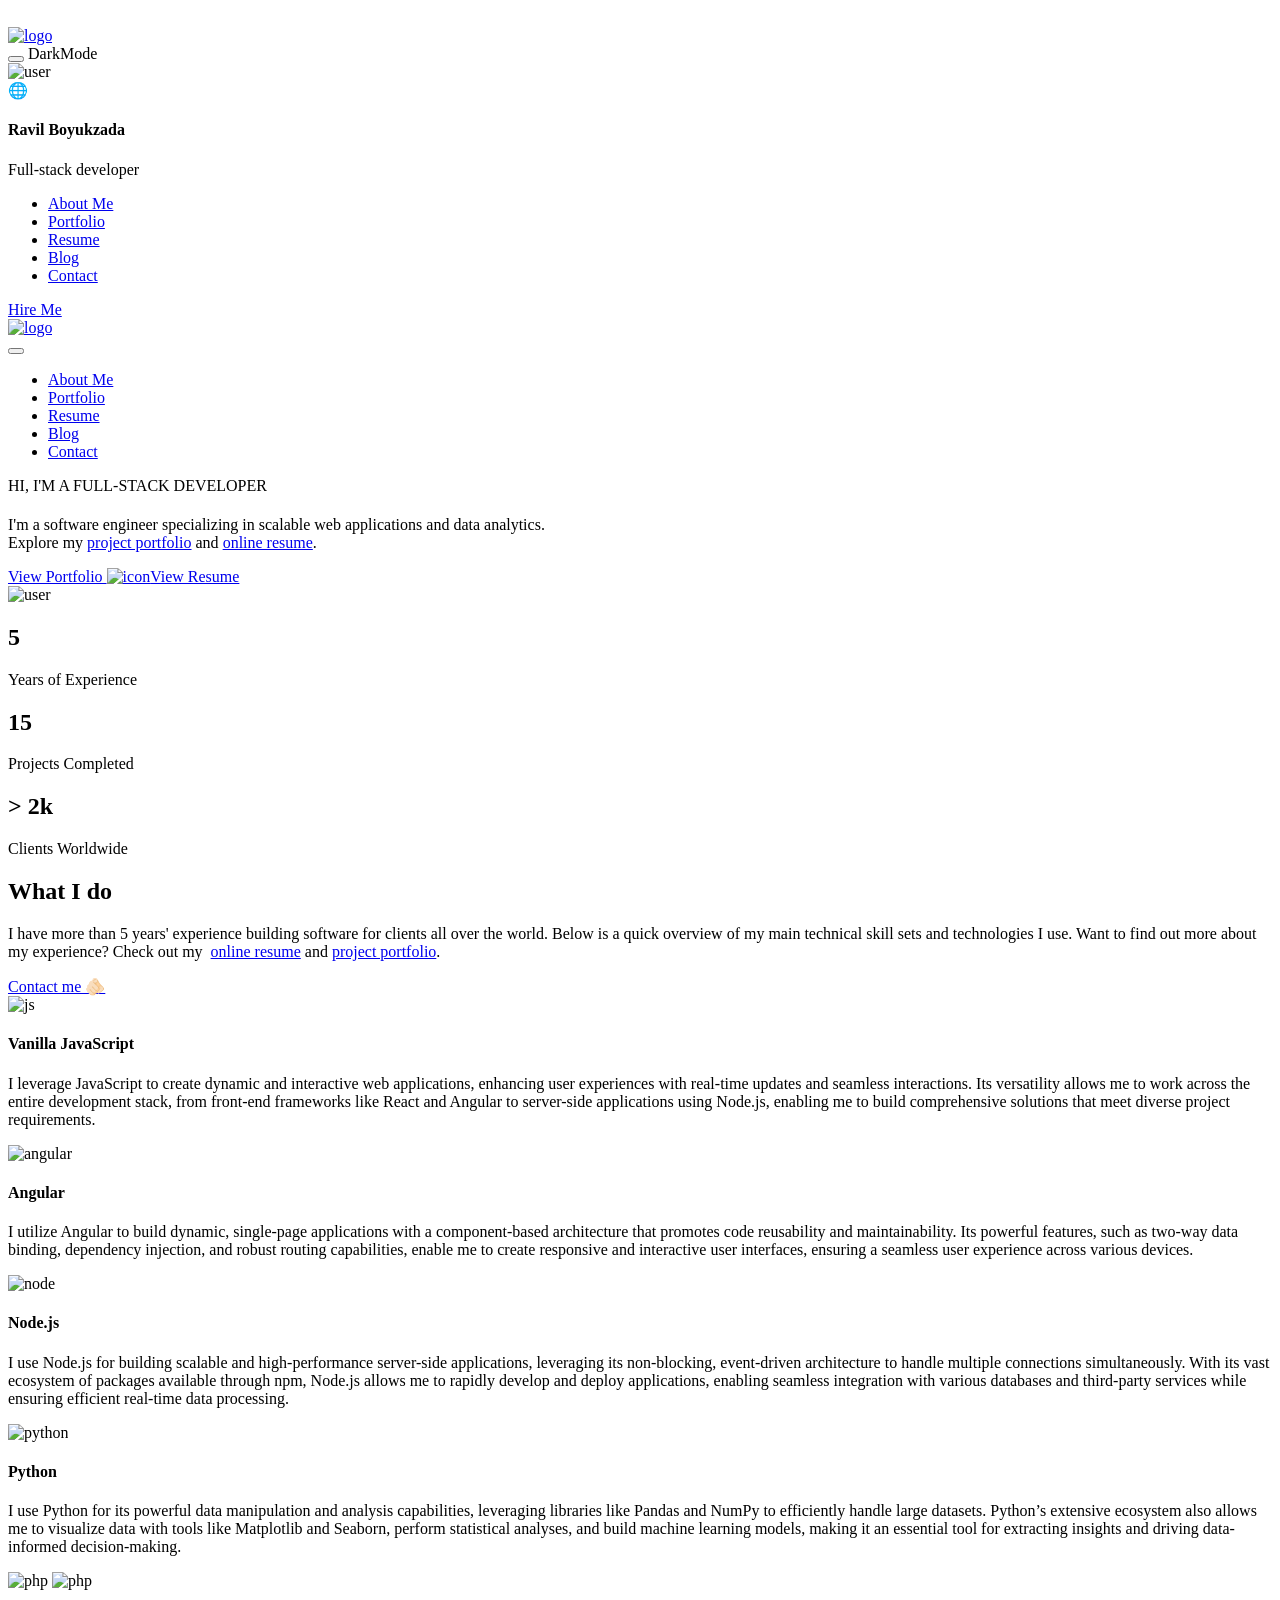
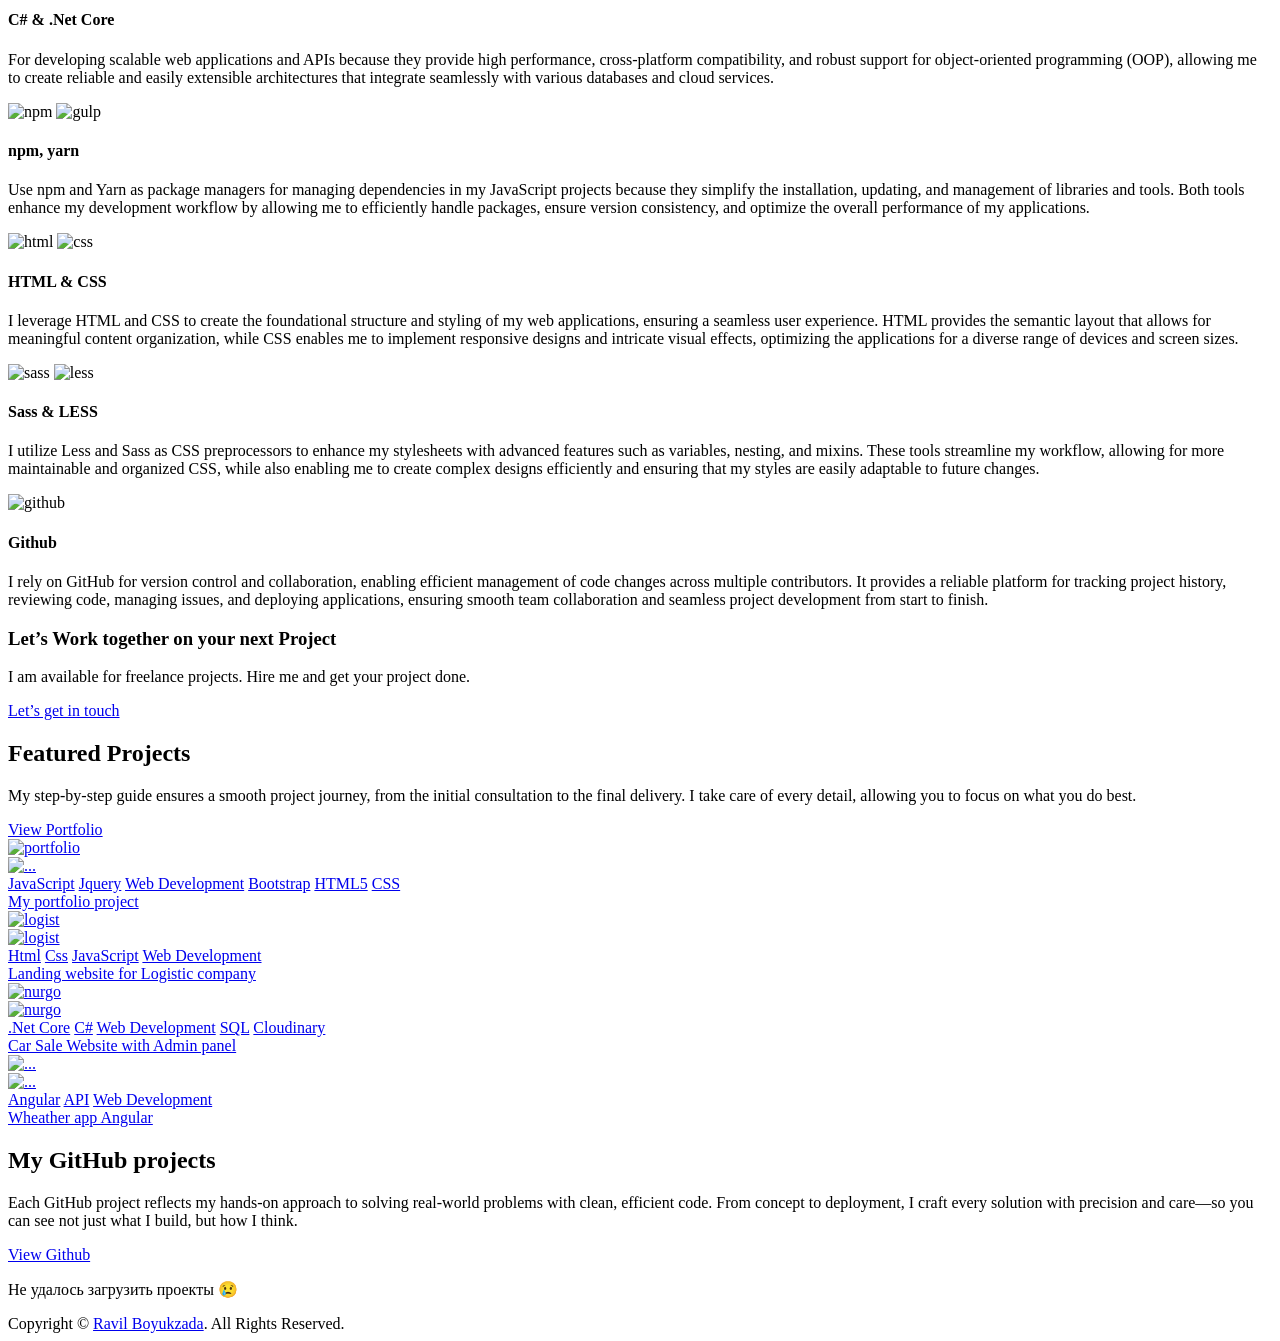
==== index.html @ 996dd233 "Add files via upload" ====
<!DOCTYPE html><html lang="en"><head>
    <!-- required meta -->
    <meta charset="UTF-8">
    <meta http-equiv="X-UA-Compatible" content="IE=edge">
    <meta name="viewport" content="width=device-width, initial-scale=1.0">
    <!-- #keywords -->
    <meta name="keywords" content="Ravil Boyukzada, Full Stack Developer, Frontend developer, Backend developer">
    <!-- #description -->
    <meta name="description" content="Ravil Boyukzada &amp; Full Stack Developer">
    <!-- #title -->
    <title>Ravil Boyukzada &amp; Full Stack Developer</title>
    <!-- #favicon -->
    <link rel="shortcut icon" href="images/logo.png" type="image/x-icon">
    <!-- ==== css dependencies start ==== -->
    <link rel="stylesheet" href="css/style.css">
    <!-- AOS  -->
    <link rel="stylesheet" href="css/aos.css">
    <!-- swiper  -->
    <link rel="stylesheet" href="css/swiper-bundle.min.css">
    <!-- ICON  -->
    <script src="https://unpkg.com/@phosphor-icons/web"></script>
    <!-- yandex metrika -->
     <!-- Yandex.Metrika counter -->
<script type="text/javascript" >
  (function(m,e,t,r,i,k,a){m[i]=m[i]||function(){(m[i].a=m[i].a||[]).push(arguments)};
  m[i].l=1*new Date();
  for (var j = 0; j < document.scripts.length; j++) {if (document.scripts[j].src === r) { return; }}
  k=e.createElement(t),a=e.getElementsByTagName(t)[0],k.async=1,k.src=r,a.parentNode.insertBefore(k,a)})
  (window, document, "script", "https://mc.yandex.ru/metrika/tag.js", "ym");

  ym(98681551, "init", {
       clickmap:true,
       trackLinks:true,
       accurateTrackBounce:true,
       webvisor:true
  });
</script>
<noscript><div><img src="https://mc.yandex.ru/watch/98681551" style="position:absolute; left:-9999px;" alt="" /></div></noscript>
<!-- /Yandex.Metrika counter -->
  </head>
  <body>
    <!-- don't remove this  -->
    <svg xmlns="http://www.w3.org/2000/svg" width="11" height="15" viewBox="0 0 11 15" fill="none" class="d-none">
      <g clip-path="url(#clip0_3569_434)">
        <path fill-rule="evenodd" clip-rule="evenodd" d="M5.69145 8.43063L1.72801 5.49387L5.69145 2.54023V0L0 4.21303V6.75919L5.69145 10.9887V8.43063Z" fill="rgba(var(--p1))"></path>
        <path fill-rule="evenodd" clip-rule="evenodd" d="M1.72801 5.49387L5.69145 2.54023V0L0 4.21303V6.75919L1.72801 5.49387Z" fill="rgba(var(--p1))"></path>
        <path fill-rule="evenodd" clip-rule="evenodd" d="M4.86328 6.5702L8.82672 9.5065L4.86328 12.4606V15.0004L10.5552 10.7864V8.24163L4.86328 4.01172V6.5702Z" fill="rgba(var(--p1))"></path>
        <path fill-rule="evenodd" clip-rule="evenodd" d="M4.86328 6.5702L8.82672 9.5065L10.5552 10.7864V8.24163L4.86328 4.01172V6.5702Z" fill="rgba(var(--p1))"></path>
        <path fill-rule="evenodd" clip-rule="evenodd" d="M8.72466 2.00391C9.52091 2.00391 10.1657 2.64912 10.1657 3.44491C10.1657 4.24115 9.52091 4.88591 8.72466 4.88591C7.92841 4.88591 7.2832 4.2407 7.2832 3.44491C7.2832 2.64912 7.92841 2.00391 8.72466 2.00391Z" fill="rgba(var(--p1))"></path>
        <path fill-rule="evenodd" clip-rule="evenodd" d="M1.83013 12.9972C1.03388 12.9972 0.388672 12.352 0.388672 11.5562C0.388672 10.7604 1.03388 10.1152 1.82967 10.1152C2.62546 10.1152 3.27067 10.76 3.27067 11.5562C3.27067 12.3525 2.62592 12.9972 1.82967 12.9972H1.83013Z" fill="rgba(var(--p1))"></path>
      </g>
      <defs>
        <clipPath>
          <rect width="10.5561" height="15" fill="white"></rect>
        </clipPath>
      </defs>
    </svg>

    <div class="d-flex gap-6">
      <!-- sidebar start -->
      <div class="side-menu">
        <!-- sidebar-btn  -->
        <div class="sidebar-btn close-btn cursor-pointer d-block d-lg-none">
          <i class="ph ph-x fs-two p1-color"></i>
        </div>

        <div class="d-flex">
          <div class="side-menu-left">
            <div>
              <div class="d-flex flex-column gap-8 justify-content-center align-items-center mt-6">
                <a href="index.html" class="side-icon p1-color bgn2-color brn4">
                  <img src="images/logo.png" alt="logo">
                </a>
                <div class="d-flex flex-column align-items-center gap-1">
                  <button class="side-icon bg1-color mood_toggle">
                    <i class="mood_icon ph-fill ph-moon fs-six n11-color"></i>
                  </button>
                  <span class="toggle_name fs-eleven n5-color">DarkMode</span>
                </div>
              </div>
            </div>
          </div>
          <div class="side-menu-right overflow-y-auto">
            <div class="d-flex flex-column gap-6 justify-content-between py-10 px-5 bgn2-color h-100">
              <div class="">
                <div class="sidebar-profile">
                  <div class="position-relative">
                    <div class="profile-img1 d-flex justify-content-center overflow-hidden">
                      <img src="images/profile.png" alt="user" class="" data-content-key="profile_photo_url" data-content-attr="src">
                    </div>
                    <span class="thumb">🌐</span>
                  </div>

                  <h4 class="n5-color fw-semibold fs-five mt-2 text-center" data-content-key="profile_name">
                    Ravil Boyukzada
                  </h4>
                  <span class="n5-color fs-nine d-block text-center" data-content-key="profile_role">Full-stack developer</span>
                  <div class="d-flex justify-content-center gap-2 align-items-center mt-4">
                    <a href="https://www.facebook.com/ravilboyukzade/" class="social-icon p1-color" data-content-key="social_facebook" data-content-attr="href">
                      <i class="ph ph-facebook-logo"></i>
                    </a>
                    <a href="https://github.com/RavilBoyukzade" class="social-icon p1-color" data-content-key="social_github" data-content-attr="href">
                      <i class="ph ph-github-logo"></i>
                    </a>
                    <a href="https://www.linkedin.com/in/ravilboyukzade/" class="social-icon p1-color" data-content-key="social_linkedin" data-content-attr="href">
                      <i class="ph ph-linkedin-logo"></i>
                    </a>
                    <a href="https://www.t.me/devel0_0per/" class="social-icon p1-color" data-content-key="social_telegram" data-content-attr="href">
                      <i class="ph ph-telegram-logo"></i>
                    </a>
                  </div>
                </div>
                <div class="line-divider my-4 my-md-8"></div>

                <div class="menu-list">
                  <ul class="d-flex flex-column gap-3">
                    <li class="rounded-3 bg1-color">
                      <a href="index.html" class="d-flex align-items-center gap-2 n11-color fs-eight px-3 py-2"><i class="ph ph-user fs-six"></i> About Me</a>
                    </li>

                    <li class="rounded-3">
                      <a href="portfolio.html" class="d-flex justify-content-between align-items-center">
                        <div class="d-flex align-items-center gap-2 n5-color fs-eight px-3 py-2">
                          <i class="ph ph-code-block fs-six"></i> Portfolio
                        </div>
                        </a>
                    </li>
                    <li class="rounded-3">
                      <a href="resume.html" class="d-flex align-items-center gap-2 n5-color fs-eight px-3 py-2"><i class="ph ph-notebook fs-six"></i> Resume</a>
                    </li>
                    <li class="rounded-3">
                      <a href="blog.html" class="d-flex align-items-center gap-2 n5-color fs-eight px-3 py-2"><i class="ph ph-newspaper-clipping fs-six"></i>Blog</a>
                    </li>
                    <li class="rounded-3">
                      <a href="contact.html" class="d-flex align-items-center gap-2 n5-color fs-eight px-3 py-2"><i class="ph ph-envelope fs-six"></i>Contact</a>
                    </li>
                  </ul>
                </div>
              </div>
              <a href="contact.html" class="primary-btn fw-medium px-3 px-md-6 py-2 py-md-4 rounded-pill d-flex align-items-center gap-2 mx-auto">
                <i class="ph ph-paper-plane-tilt"></i>Hire Me
              </a>
            </div>
          </div>
        </div>
      </div>
      <!-- sidebar end -->

<!-- mobile version -->
      <div class="main-content w-100">
        <!-- top header  -->
        <div class="w-100 bgn1-color p-3 position-fixed z-3 top-0 d-lg-none d-flex align-items-center justify-content-between br-bottom-n5 box-shadow1">
          <a href="index.html" class="side-icon bgn2-color brn4">
            <img src="images/logo.png" alt="logo">
          </a>

          <div class="d-flex gap-3 align-items-center">
            <button class="side-icon bg1-color mood_toggle">
              <i class="mood_icon ph-fill ph-moon fs-six n11-color"></i>
            </button>
          </div>
        </div>

        <!-- bottom header  -->
        <div class="w-100 bgn1-color p-3 position-fixed z-3 bottom-0 d-block d-lg-none br-top-n5 box-shadow1">
          <div class="header-bottom-menu w-full">
            <ul class="d-flex gap-1 align-items-center justify-content-between">
              <li class="rounded-3 bg1-color">
                <a href="index.html" class="d-flex align-items-center gap-2 n11-color fs-eight p-2">
                  <span class="fs-five d-flex align-items-center justify-content-center">
                    <i class="ph-fill ph-user"></i>
                  </span>
                  <span class="d-none d-md-block">About Me</span></a>
              </li>
              <li>
                <a href="portfolio.html" class="d-flex justify-content-between align-items-center">
                  <div class="d-flex align-items-center gap-2 n5-color fs-eight p-2">
                    <span class="fs-five d-flex align-items-center justify-content-center">
                      <i class="ph-fill ph-code-block"></i>
                    </span>
                    <span class="d-none d-md-block">Portfolio</span>
                  </div>
                </a>
              </li>
              
              <li> 
                <a href="resume.html" class="d-flex align-items-center gap-2 n5-color fs-eight p-2">
                  <span class="fs-five d-flex align-items-center justify-content-center"><i class="ph-fill ph-notebook fs-six"></i></span>
                  <span class="d-none d-md-block">Resume</span>
                </a>
              </li>
              
              <li>
                <a href="blog.html" class="d-flex align-items-center gap-2 n5-color fs-eight p-2">
                  <span class="fs-five d-flex align-items-center justify-content-center">
                    <i class="ph-fill ph-newspaper-clipping"></i>
                  </span>
                  <span class="d-none d-md-block">Blog</span>
                </a>
              </li>
              <li>
                <a href="contact.html" class="d-flex align-items-center gap-2 n5-color fs-eight p-2">
                  <span class="fs-five d-flex align-items-center justify-content-center"><i class="ph-fill ph-envelope"></i></span>
                  <span class="d-none d-md-block">Contact</span>
                </a>
              </li>
            </ul>
          </div>
        </div>
<!-- mobile version -->

        <!-- color palettes btns -->
        <div class="color-switcher">
        </div>

        <!-- banner section start  -->
        <section class="pt-120 pb-60 br-bottom-n3 overflow-hidden mt-10 mt-lg-0">
          <div class="container">
            <div class="d-flex flex-wrap gap-10 gap-md-15 align-items-center justify-content-between">
              <div class="banner-content">
                <span class="n5-color fs-five" data-content-key="hero_greeting">HI, I'M A FULL-STACK DEVELOPER</span>
                <h4 class="typing-text display-one p1-color mt-2 mb-3"></h4>
                <p class="fs-seven n5-color">
                  I'm a software engineer specializing in scalable web applications and data analytics.<br>
                  Explore my
                  <a href="portfolio.html" class="p1-color">
                    project portfolio</a>
                  and <a href="resume.html" class="p1-color">online resume</a>.
                </p>
                <div class="d-flex flex-wrap align-itmes-center gap-3 gap-md-6 mt-4 mt-md-8">
                  <a href="portfolio.html" class="primary-btn px-3 px-md-6 py-2 py-md-4 fw-medium rounded-pill d-flex align-items-center gap-2">
                    <i class="ph ph-arrow-right"></i>View Portfolio
                  </a>
                  <a href="resume.html" class="primary-btn2 fw-medium px-3 px-md-6 py-2 py-md-4 rounded-pill d-flex align-items-center gap-2">
                    <img src="images/resume-icon.png" alt="icon">View
                    Resume
                  </a>
                </div>
              </div>

              <div class="position-relative profile-img">
                <div class="user-bg"></div>
                <div class="bg-white">
                  <img src="images/user.jpg" alt="user" class="user-img" id="hero-photo" data-content-key="hero_photo_url" data-content-attr="src">
                </div>
              </div>
            </div>
            <!-- counter -->
            <div class="banner-counter d-flex flex-wrap flex-xl-nowrap align-items-center gap-3 gap-md-6 mt-10 mt-md-17">
              <div class="d-flex align-items-center gap-2 gap-xl-4">
                <h2 class="display-two fw-semibold p1-color">
                  <span class="counter" data-content-key="stat_years">5</span>
                </h2>
                <div class="line"></div>
                <span class="n5-color">Years of Experience</span>
              </div>
              <div class="d-flex align-items-center gap-2 gap-xl-4">
                <h2 class="display-two fw-semibold p1-color">
                  <span class="counter" data-content-key="stat_projects">15</span>
                </h2>
                <div class="line"></div>
                <span class="n5-color">Projects Completed</span>
              </div>
              <div class="d-flex align-items-center gap-2 gap-xl-4">
                <h2 class="display-two fw-semibold p1-color d-flex gap-1">
                  <span>></span> <span class="counter" data-content-key="stat_clients">2</span>k
                </h2>
                <div class="line"></div>
                <span class="n5-color">Clients Worldwide</span>
              </div>
            </div>
          </div>
        </section>
        <!-- banner section end -->

        <!-- What I do section start -->
        <section class="pt-120 pb-120">
          <div class="container">
            <div class="d-flex gap-3 flex-wrap flex-xxl-nowrap justify-content-between align-items-end pb-60">
              <div data-aos="zoom-in-left" class="section-heading">
                <div class="d-flex align-items-center gap-2">
                  <div class="title-line"></div>
                  <h2 class="display-four n5-color fw-semibold">What I do</h2>
                </div>
                <p class="fs-seven n4-color mt-2 mt-md-4">
                  I have more than 5 years' experience building software for
                  clients all over the world. Below is a quick overview of my
                  main technical skill sets and technologies I use. Want to find
                  out more about my experience? Check out my&nbsp;
                  <a href="resume.html" class="p1-color">online resume</a> and
                  <a href="portfolio.html" class="p1-color">project portfolio</a>.
                </p>
              </div>
              <a href="price.html" data-aos="zoom-in-right" class="primary-btn fw-medium px-3 px-md-6 py-2 py-md-4 rounded-pill d-flex align-items-center gap-2 h-100 text-nowrap">
                <i class="ph ph-arrow-right"></i>Contact me 🫵🏻
                <!-- Services &amp; Pricing -->
              </a>
            </div>

            <div class="row g-3 g-md-6">
              <div data-aos="fade-up" data-aos-duration="500" class="col-sm-6 col-md-4 col-lg-6 col-xl-4 col-xxl-4">
                <div class="service-card px-4 px-lg-8 py-5 py-lg-10">
                  <img src="images/js.png" alt="js" class="service-icon">
                  <h4 class="fs-six n5-color fw-medium mt-3 mt-md-6 mb-2 mb-md-3">
                    Vanilla JavaScript
                  </h4>
                  <p class="fs-seven n4-color">
                    I leverage JavaScript to create dynamic and interactive web applications, enhancing user experiences with real-time updates and seamless interactions. Its versatility allows me to work across the entire development stack, from front-end frameworks like React and Angular to server-side applications using Node.js, enabling me to build comprehensive solutions that meet diverse project requirements.</p>
                </div>
              </div>
              <div data-aos="fade-up" data-aos-duration="600" class="col-sm-6 col-md-4 col-lg-6 col-xl-4 col-xxl-4">
                <div class="service-card px-4 px-lg-8 py-5 py-lg-10">
                  <div class="d-flex align-items-center gap-3">
                    <img src="images/angular.png" alt="angular" class="service-icon">
                    <!-- <img src="images/react.png" alt="react" class="service-icon">
                    <img src="images/vue.png" alt="vue" class="service-icon"> -->
                  </div>
                  <h4 class="fs-six n5-color fw-medium mt-3 mt-md-6 mb-2 mb-md-3">
                    Angular
                    <!-- , React &amp; Vue -->
                  </h4>
                  <p class="fs-seven n4-color">
                    I utilize Angular to build dynamic, single-page applications with a component-based architecture that promotes code reusability and maintainability. Its powerful features, such as two-way data binding, dependency injection, and robust routing capabilities, enable me to create responsive and interactive user interfaces, ensuring a seamless user experience across various devices.</p>
                </div>
              </div>
              <div data-aos="fade-up" data-aos-duration="700" class="col-sm-6 col-md-4 col-lg-6 col-xl-4 col-xxl-4">
                <div class="service-card px-4 px-lg-8 py-5 py-lg-10">
                  <img src="images/node.png" alt="node" class="service-icon">
                  <h4 class="fs-six n5-color fw-medium mt-3 mt-md-6 mb-2 mb-md-3">
                    Node.js
                  </h4>
                  <p class="fs-seven n4-color">
                    I use Node.js for building scalable and high-performance server-side applications, leveraging its non-blocking, event-driven architecture to handle multiple connections simultaneously. With its vast ecosystem of packages available through npm, Node.js allows me to rapidly develop and deploy applications, enabling seamless integration with various databases and third-party services while ensuring efficient real-time data processing.</p>
                </div>
              </div>
              <div data-aos="fade-up" data-aos-duration="800" class="col-sm-6 col-md-4 col-lg-6 col-xl-4 col-xxl-4">
                <div class="service-card px-4 px-lg-8 py-5 py-lg-10">
                  <img src="images/python.png" alt="python" class="service-icon">
                  <h4 class="fs-six n5-color fw-medium mt-3 mt-md-6 mb-2 mb-md-3">
                    Python
                  </h4>
                  <p class="fs-seven n4-color">
                    I use Python for its powerful data manipulation and analysis capabilities, leveraging libraries like Pandas and NumPy to efficiently handle large datasets. Python’s extensive ecosystem also allows me to visualize data with tools like Matplotlib and Seaborn, perform statistical analyses, and build machine learning models, making it an essential tool for extracting insights and driving data-informed decision-making.</p>
                </div>
              </div>
              <div data-aos="fade-up" data-aos-duration="500" class="col-sm-6 col-md-4 col-lg-6 col-xl-4 col-xxl-4">
                <div class="service-card px-4 px-lg-8 py-5 py-lg-10">
                  <img src="images/c-sharp.png" alt="php" class="service-icon">
                  <img src="images/net-core.png" alt="php" class="service-icon">
                  <h4 class="fs-six n5-color fw-medium mt-3 mt-md-6 mb-2 mb-md-3">
                    C# & .Net Core
                  </h4>
                  <p class="fs-seven n4-color">
                    For developing scalable web applications and APIs because they provide high performance, cross-platform compatibility, and robust support for object-oriented programming (OOP), allowing me to create reliable and easily extensible architectures that integrate seamlessly with various databases and cloud services.
                  </p>
                </div>
              </div>
              <div data-aos="fade-up" data-aos-duration="600" class="col-sm-6 col-md-4 col-lg-6 col-xl-4 col-xxl-4">
                <div class="service-card px-4 px-lg-8 py-5 py-lg-10">
                  <div class="d-flex gap-3">
                    <img src="images/npm.png" alt="npm" class="service-icon">
                    <img src="images/yarn.png" alt="gulp" class="service-icon">
                  </div>
                  <h4 class="fs-six n5-color fw-medium mt-3 mt-md-6 mb-2 mb-md-3">
                    npm, yarn
                  </h4>
                  <p class="fs-seven n4-color">
                    Use npm and Yarn as package managers for managing dependencies in my JavaScript projects because they simplify the installation, updating, and management of libraries and tools. Both tools enhance my development workflow by allowing me to efficiently handle packages, ensure version consistency, and optimize the overall performance of my applications.
                  </p>
                </div>
              </div>
              <div data-aos="fade-up" data-aos-duration="700" class="col-sm-6 col-md-4 col-lg-6 col-xl-4 col-xxl-4">
                <div class="service-card px-4 px-lg-8 py-5 py-lg-10">
                  <div class="d-flex gap-3">
                    <img src="images/html.png" alt="html" class="service-icon">
                    <img src="images/css.png" alt="css" class="service-icon">
                  </div>
                  <h4 class="fs-six n5-color fw-medium mt-3 mt-md-6 mb-2 mb-md-3">
                    HTML &amp; CSS
                  </h4>
                  <p class="fs-seven n4-color">
                    I leverage HTML and CSS to create the foundational structure and styling of my web applications, ensuring a seamless user experience. HTML provides the semantic layout that allows for meaningful content organization, while CSS enables me to implement responsive designs and intricate visual effects, optimizing the applications for a diverse range of devices and screen sizes.
                  </p>
                </div>
              </div>
              <div data-aos="fade-up" data-aos-duration="800" class="col-sm-6 col-md-4 col-lg-6 col-xl-4 col-xxl-4">
                <div class="service-card px-4 px-lg-8 py-5 py-lg-10">
                  <div class="d-flex gap-3">
                    <img src="images/sass.png" alt="sass" class="service-icon">
                    <img src="images/less.png" alt="less" class="service-icon">
                  </div>
                  <h4 class="fs-six n5-color fw-medium mt-3 mt-md-6 mb-2 mb-md-3">
                    Sass &amp; LESS
                  </h4>
                  <p class="fs-seven n4-color">
                    I utilize Less and Sass as CSS preprocessors to enhance my stylesheets with advanced features such as variables, nesting, and mixins. These tools streamline my workflow, allowing for more maintainable and organized CSS, while also enabling me to create complex designs efficiently and ensuring that my styles are easily adaptable to future changes.
                  </p>
                </div>
              </div>
              <div data-aos="fade-up" data-aos-duration="800" class="col-sm-6 col-md-4 col-lg-6 col-xl-4 col-xxl-4">
                <div class="service-card px-4 px-lg-8 py-5 py-lg-10">
                  <div class="d-flex gap-3">
                    <img src="images/gihub.png" alt="github" class="service-icon">
                  </div>
                  <h4 class="fs-six n5-color fw-medium mt-3 mt-md-6 mb-2 mb-md-3">
                    Github
                  </h4>
                  <p class="fs-seven n4-color">
                    I rely on GitHub for version control and collaboration, enabling efficient management of code changes across multiple contributors. It provides a reliable platform for tracking project history, reviewing code, managing issues, and deploying applications, ensuring smooth team collaboration and seamless project development from start to finish.</p>
                </div>
              </div>
            </div>
          </div>
        </section>
        <!-- What I do section end -->

        <!-- next project section start -->
        <section class="next-project pt-120 pb-120">
          <div class="container d-flex gap-3 gap-md-6 flex-wrap justify-content-between align-items-center">
            <div data-aos="zoom-in-left" class="next-project-content">
              <h3 class="display-four n11-color fw-semibold mb-2 mb-md-4">
                Let’s Work together on your next Project
              </h3>
              <p class="fs-seven n11-color">
                I am available for freelance projects. Hire me and get your
                project done.
              </p>
            </div>
            <a data-aos="zoom-in-right" href="contact.html" class="primary-btn fw-medium px-3 px-md-6 py-2 py-md-4 rounded-pill d-flex align-items-center gap-2 h-100">
              <i class="ph ph-arrow-right"></i>Let’s get in touch
            </a>
          </div>
        </section>
        <!-- next project section end -->
         <!-- Featured Projects section start -->
         <section class="projects-section pt-120 pb-120 br-bottom-n3">
          <div class="container">
            <div class="d-flex gap-3 flex-wrap flex-xxl-nowrap justify-content-between align-items-end mb-8 mb-md-15">
              <div data-aos="zoom-in-left" class="section-heading">
                <div class="d-flex align-items-center gap-2">
                  <div class="title-line"></div>
                  <h2 class="display-four n5-color fw-semibold">
                    Featured Projects
                  </h2>
                </div>
                <p class="fs-seven n4-color mt-2 mt-md-4">
                  My step-by-step guide ensures a smooth project journey, from
                  the initial consultation to the final delivery. I take care of
                  every detail, allowing you to focus on what you do best.
                </p>
              </div>
              <a data-aos="zoom-in-right" href="portfolio.html" class="primary-btn fw-medium px-3 px-md-6 py-2 py-md-4 rounded-pill d-flex align-items-center gap-2 h-100 text-nowrap">
                <i class="ph ph-arrow-right"></i>View Portfolio
              </a>
            </div>

            <div class="row g-6 g-md-8" id="featured-projects-row" data-projects-row="featured">
              <div data-aos="fade-up" data-aos-duration="800" class="col-xl-6">
                <div class="project-card">
                  <a href="index.html" class="thumb d-block">
                    <div class="post-thumb">
                      <div class="post-thumb-inner">
                        <img src="images/portfolio.png" alt="portfolio" class="w-100 p-2">
                      </div>
                    </div>
                    <div class="post-thumb">
                      <div class="post-thumb-inner">
                        <img src="images/portfolio.png" alt="..." class="w-100 p-2">
                      </div>
                    </div>
                  </a>

                  <div class="d-flex justify-content-between gap-2 align-items-center pt-4 pt-md-8 px-3 px-md-6">
                    <div>
                      <div class="d-flex flex-wrap gap-2 align-items-center">
                        <a href="javascript:void(0)" class="n5-color fs-nine px-2 px-md-4 py-1 py-md-2 brn3 rounded-pill fw-medium">JavaScript</a>
                        <a href="javascript:void(0)" class="n5-color fs-nine px-2 px-md-4 py-1 py-md-2 brn3 rounded-pill fw-medium">Jquery</a>
                        <a href="javascript:void(0)" class="n5-color fs-nine px-2 px-md-4 py-1 py-md-2 brn3 rounded-pill fw-medium">Web Development</a>
                        <a href="javascript:void(0)" class="n5-color fs-nine px-2 px-md-4 py-1 py-md-2 brn3 rounded-pill fw-medium">Bootstrap</a>
                        <a href="javascript:void(0)" class="n5-color fs-nine px-2 px-md-4 py-1 py-md-2 brn3 rounded-pill fw-medium">HTML5</a>
                        <a href="javascript:void(0)" class="n5-color fs-nine px-2 px-md-4 py-1 py-md-2 brn3 rounded-pill fw-medium">CSS</a>
                      </div>
                      <a href="index.html" class="project-title fs-five fw-semibold n5-color mt-3 mt-md-5 d-block">
                        My portfolio project
                      </a>
                    </div>
                    <a href="index.html" class="project-link d-flex align-items-center justify-content-center flex-shrink-0">
                      <i class="ph-bold ph-arrow-up-right n5-color"></i>
                    </a>
                  </div>
                </div>
              </div>
              <div data-aos="fade-up" data-aos-duration="800" class="col-xl-6">
                <div class="project-card">
                  <a href="websites/logist/ruindex.html" class="thumb d-block" target="_blank">
                    <div class="post-thumb">
                      <div class="post-thumb-inner">
                        <img src="images/logist.png" alt="logist" class="w-100 p-2">
                      </div>
                    </div>
                    <div class="post-thumb">
                      <div class="post-thumb-inner">
                        <img src="images/logist.png" alt="logist" class="w-100 p-2">
                      </div>
                    </div>
                  </a>

                  <div class="d-flex justify-content-between gap-2 align-items-center pt-4 pt-md-8 px-3 px-md-6">
                    <div>
                      <div class="d-flex gap-2 align-items-center">
                        <a href="javascript:void(0)" class="n5-color fs-nine px-2 px-md-4 py-1 py-md-2 brn3 rounded-pill fw-medium">Html</a>
                        <a href="javascript:void(0)" class="n5-color fs-nine px-2 px-md-4 py-1 py-md-2 brn3 rounded-pill fw-medium">Css</a>
                        <a href="javascript:void(0)" class="n5-color fs-nine px-2 px-md-4 py-1 py-md-2 brn3 rounded-pill fw-medium">JavaScript</a>
                        <a href="javascript:void(0)" class="n5-color fs-nine px-2 px-md-4 py-1 py-md-2 brn3 rounded-pill fw-medium">Web Development</a>
                      </div>
                      <a href="websites/logist/ruindex.html" class="project-title fs-five fw-semibold n5-color mt-3 mt-md-5 d-block" target="_blank">
                        Landing website for Logistic company</a>
                    </div>
                    <a href="websites/logist/ruindex.html" class="project-link d-flex align-items-center justify-content-center flex-shrink-0" target="_blank">
                      <i class="ph-bold ph-arrow-up-right n5-color"></i>
                    </a>
                  </div>
                </div>
              </div>
              <div data-aos="fade-up" data-aos-duration="700" class="col-xl-6">
                <div class="project-card">
                  <a href="https://disk.yandex.ru/i/-bv8aLn7uzXnLg" class="thumb d-block" target="_blank">
                    <div class="post-thumb">
                      <div class="post-thumb-inner">
                        <img src="images/nurgo-2.png" alt="nurgo" class="w-100 p-2">
                      </div>
                    </div>
                    <div class="post-thumb">
                      <div class="post-thumb-inner">
                        <img src="images/nurgo-1.png" alt="nurgo" class="w-100 p-2">
                      </div>
                    </div>
                  </a>

                  <div class="d-flex justify-content-between gap-2 align-items-center pt-4 pt-md-8 px-3 px-md-6">
                    <div>
                      <div class="d-flex gap-2 align-items-center">
                        <a href="javascript:void(0)" class="n5-color fs-nine px-2 px-md-4 py-1 py-md-2 brn3 rounded-pill fw-medium">.Net Core</a>
                        <a href="javascript:void(0)" class="n5-color fs-nine px-2 px-md-4 py-1 py-md-2 brn3 rounded-pill fw-medium">C#</a>
                        <a href="javascript:void(0)" class="n5-color fs-nine px-2 px-md-4 py-1 py-md-2 brn3 rounded-pill fw-medium">Web Development</a>
                        <a href="javascript:void(0)" class="n5-color fs-nine px-2 px-md-4 py-1 py-md-2 brn3 rounded-pill fw-medium">SQL</a>
                        <a href="javascript:void(0)" class="n5-color fs-nine px-2 px-md-4 py-1 py-md-2 brn3 rounded-pill fw-medium">Cloudinary</a>
                      </div>
                      <a href="https://disk.yandex.ru/i/-bv8aLn7uzXnLg" class="project-title fs-five fw-semibold n5-color mt-3 mt-md-5 d-block" target="_blank">
                        Car Sale Website with Admin panel
                      </a>
                    </div>
                    <a href="https://disk.yandex.ru/i/-bv8aLn7uzXnLg" class="project-link d-flex align-items-center justify-content-center flex-shrink-0" target="_blank">
                      <i class="ph-bold ph-arrow-up-right n5-color"></i>
                    </a>
                  </div>
                </div>
              </div>
              <div data-aos="fade-up" data-aos-duration="800" class="col-xl-6">
                <div class="project-card">
                  <a href="https://github.com/RavilBoyukzade/wheatherApp-Angular" class="thumb d-block" target="_blank">
                    <div class="post-thumb">
                      <div class="post-thumb-inner">
                        <img src="images/weather.png" alt="..." class="w-100 p-2">
                      </div>
                    </div>
                    <div class="post-thumb">
                      <div class="post-thumb-inner">
                        <img src="images/weather.png" alt="..." class="w-100 p-2">
                      </div>
                    </div>
                  </a>

                  <div class="d-flex justify-content-between gap-2 align-items-center pt-4 pt-md-8 px-3 px-md-6">
                    <div>
                      <div class="d-flex gap-2 align-items-center">
                        <a href="javascript:void(0)" class="n5-color fs-nine px-2 px-md-4 py-1 py-md-2 brn3 rounded-pill fw-medium">Angular</a>
                        <a href="javascript:void(0)" class="n5-color fs-nine px-2 px-md-4 py-1 py-md-2 brn3 rounded-pill fw-medium">API</a>
                        <a href="javascript:void(0)" class="n5-color fs-nine px-2 px-md-4 py-1 py-md-2 brn3 rounded-pill fw-medium">Web Development</a>
                      </div>
                      <a href="https://github.com/RavilBoyukzade/wheatherApp-Angular" class="project-title fs-five fw-semibold n5-color mt-3 mt-md-5 d-block" target="_blank">
                        Wheather app Angular
                      </a>
                    </div>
                    <a href="https://github.com/RavilBoyukzade/wheatherApp-Angular" class="project-link d-flex align-items-center justify-content-center flex-shrink-0" target="_blank">
                      <i class="ph-bold ph-arrow-up-right n5-color"></i>
                    </a>
                  </div>
                </div>
              </div>
            </div>
          </div>
          
        </section>
        <!-- Featured Projects section end -->
        <section class="github-projects pt-120 pb-120">
          <div class="container">
            <div class="d-flex gap-3 flex-wrap flex-xxl-nowrap justify-content-between align-items-end mb-8 mb-md-15">
              <div data-aos="zoom-in-left" class="section-heading">
                <div class="d-flex align-items-center gap-2">
                  <div class="title-line"></div>
                  <h2 class="display-four n5-color fw-semibold">
                    My GitHub projects
                  </h2>
                </div>
                <p class="fs-seven n4-color mt-2 mt-md-4">
                  Each GitHub project reflects my hands-on approach to solving real-world problems with clean, efficient code. 
                  From concept to deployment, I craft every solution with precision and care—so you can see not just what 
                  I build, but how I think.
                </p>
              </div>
              <a data-aos="zoom-in-right" href="https://github.com/RavilBoyukzade" class="primary-btn fw-medium px-3 px-md-6 py-2 py-md-4 rounded-pill d-flex align-items-center gap-2 h-100 text-nowrap">
                <i class="ph ph-arrow-right"></i>View Github
              </a>
            </div>
            <div id="repos-container"></div>
          </div>
          
        </section>
        
        <script>
          // Замените YOUR_USERNAME на ваш GitHub-юзернейм
          const username = "RavilBoyukzade";
          const reposContainer = document.getElementById("repos-container");
        
          fetch(`https://api.github.com/users/${username}/repos?sort=updated&per_page=10`)
            .then((res) => res.json())
            .then((repos) => {
              reposContainer.innerHTML = repos
                .map(
                  (repo) => `
                  <div class="repo-card">
                    <h3><a href="${repo.html_url}" target="_blank">${repo.name}</a></h3>
                    <p>${repo.description || "Описание отсутствует"}</p>
                    <div class="repo-stats">
                      <span>⭐ ${repo.stargazers_count}</span>
                      <span>🍴 ${repo.forks_count}</span>
                      <span>📅 ${new Date(repo.updated_at).toLocaleDateString()}</span>
                    </div>
                  </div>
                `
                )
                .join("");
            })
            .catch((err) => {
              reposContainer.innerHTML = `<p>Не удалось загрузить проекты 😢</p>`;
              console.error("GitHub API Error:", err);
            });
        </script>
        
        <style>
          /* Стили для карточек репозиториев */
          .repo-card {
            border: 1px solid #ddd;
            border-radius: 8px;
            padding: 1rem;
            margin-bottom: 1rem;
            background: #f9f9f9;
          }
          .repo-card h3 {
            margin-top: 0;
          }
          .repo-stats {
            display: flex;
            gap: 1rem;
            color: #555;
          }
        </style>
        <!-- footer section start -->
        <section class="container d-flex flex-wrap gap-3 gap-md-6 justify-content-center justify-content-sm-between align-items-center pb-4 pb-md-8 text-center mb-16 mb-lg-0">
          <span class="fs-eight fw-medium n5-color order-sm-1">Copyright © <span id="copyright"></span>
            <a href="index.html" class="fs-eight fw-medium n5-color" data-content-key="footer_name">Ravil Boyukzada</a>. All Rights Reserved.</span>
        </section>
        <!-- footer section end -->
      </div>
    </div>

    <!-- script js  -->
    <script src="js/plugins.js"></script>
    <script src="js/main.js"></script>
    <script src="js/type-word.js"></script>
    <!-- swiper js  -->
    <script src="js/swiper-bundle.min.js"></script>
    <!-- email js  -->
    <script type="text/javascript" src="js/email.min.js"></script>
    <!-- aos -->
    <script src="js/aos.js"></script>

    <!-- ==== Supabase-powered content (edit everything from /admin.html) ==== -->
    <script src="https://cdn.jsdelivr.net/npm/@supabase/supabase-js@2"></script>
    <script src="js/supabase-config.js"></script>
    <script src="js/content-loader.js"></script>
  

</body></html>
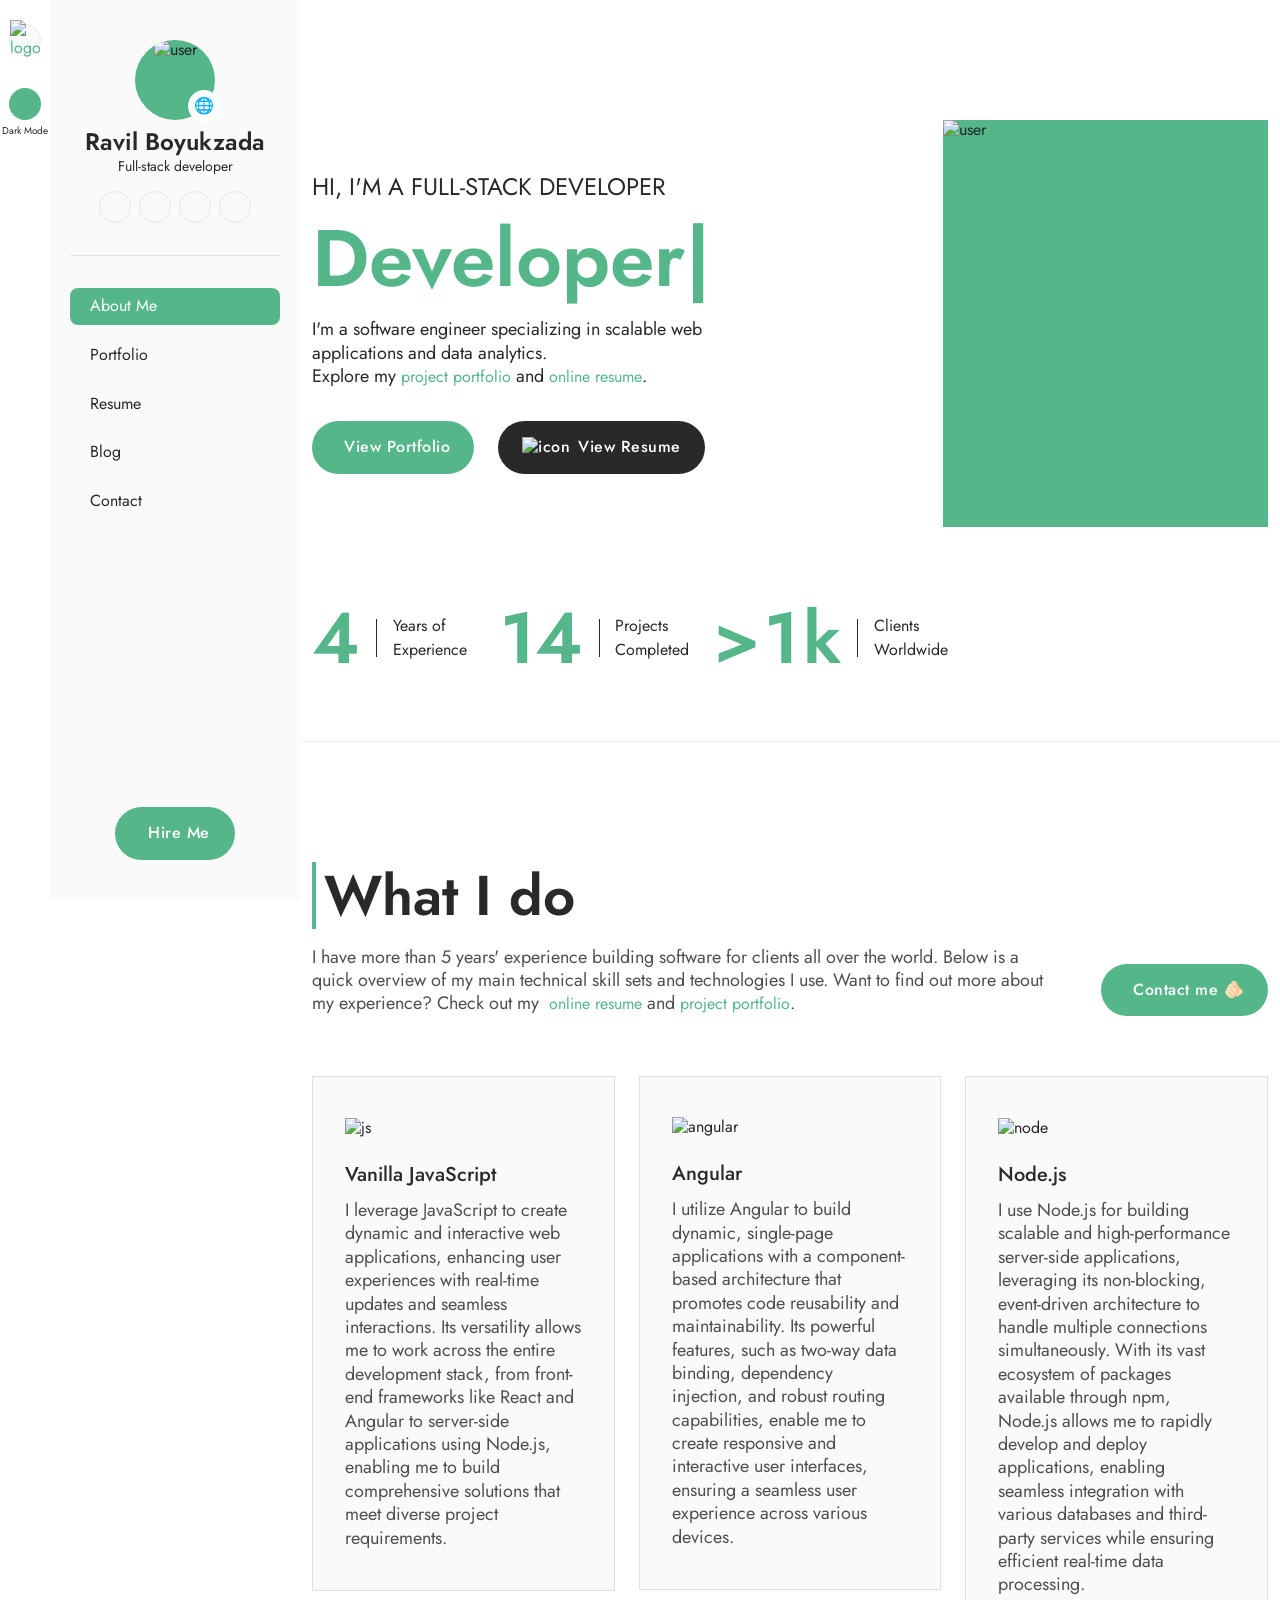
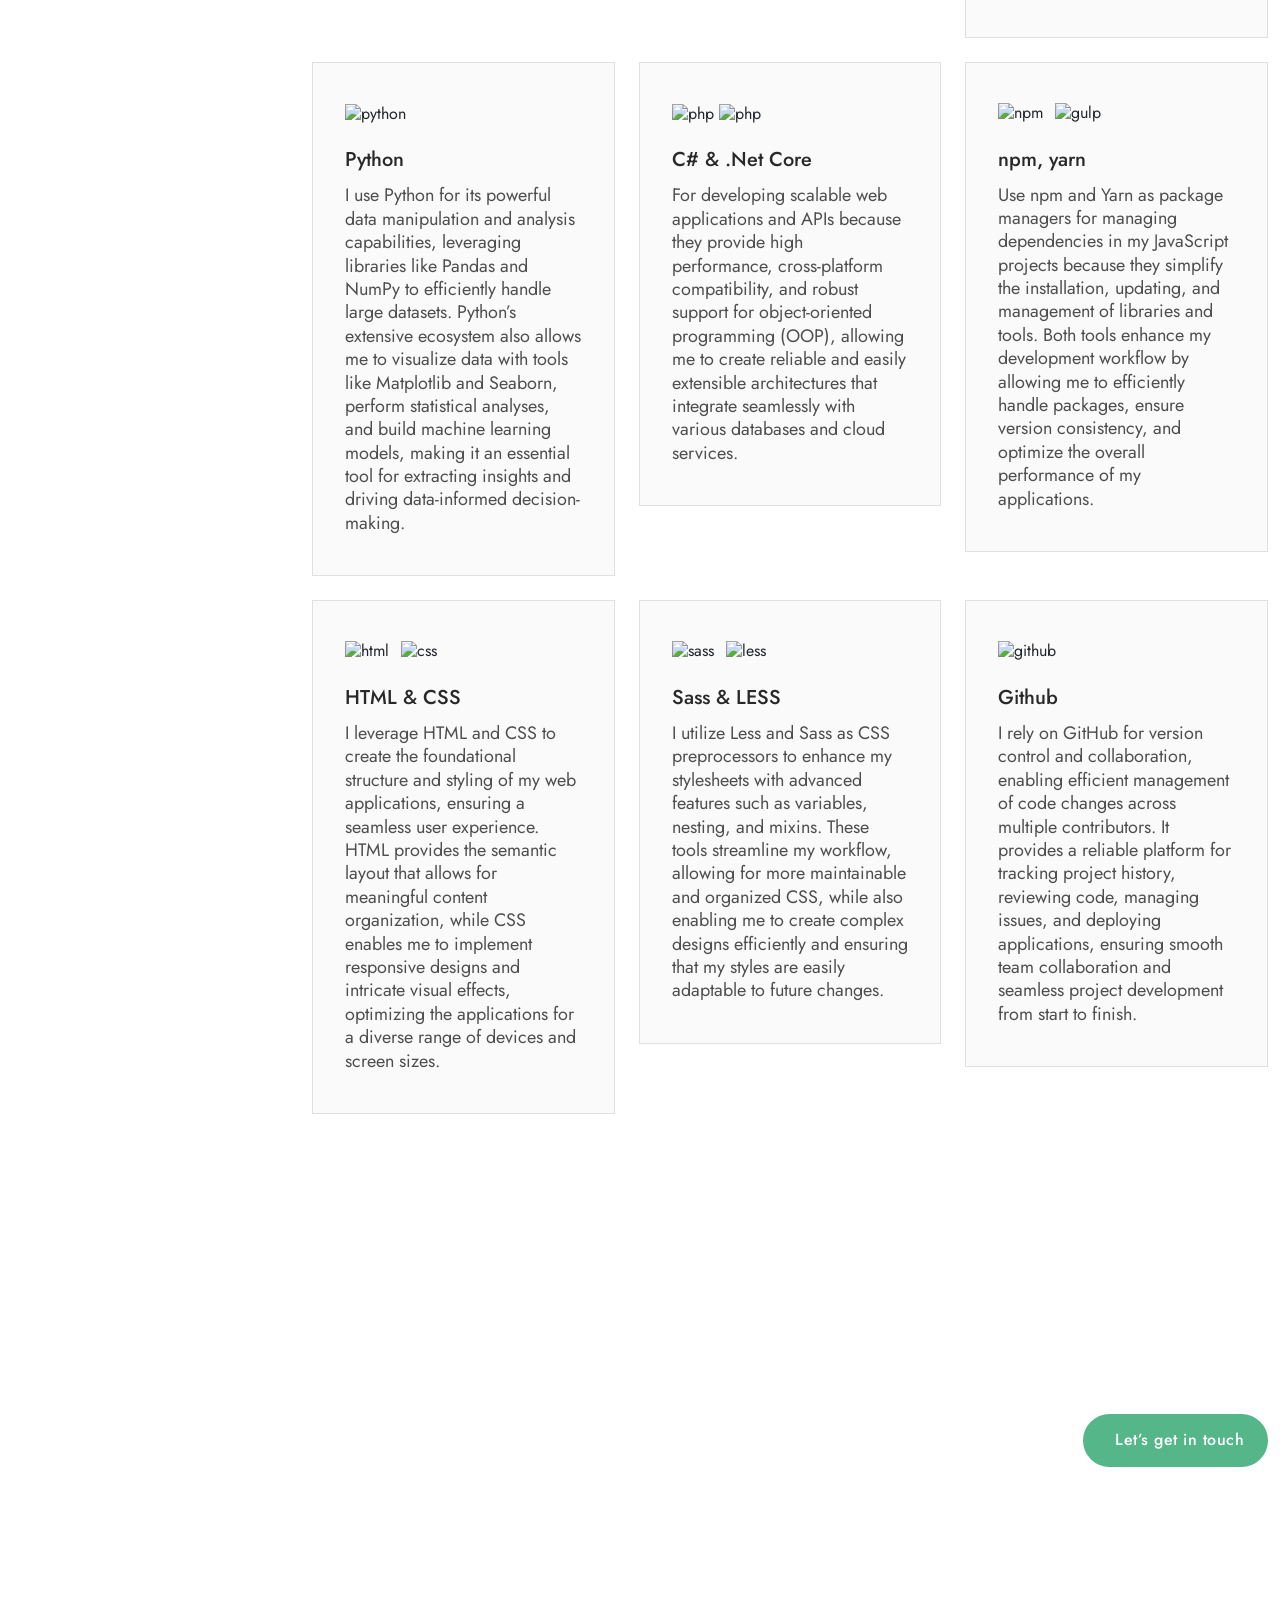
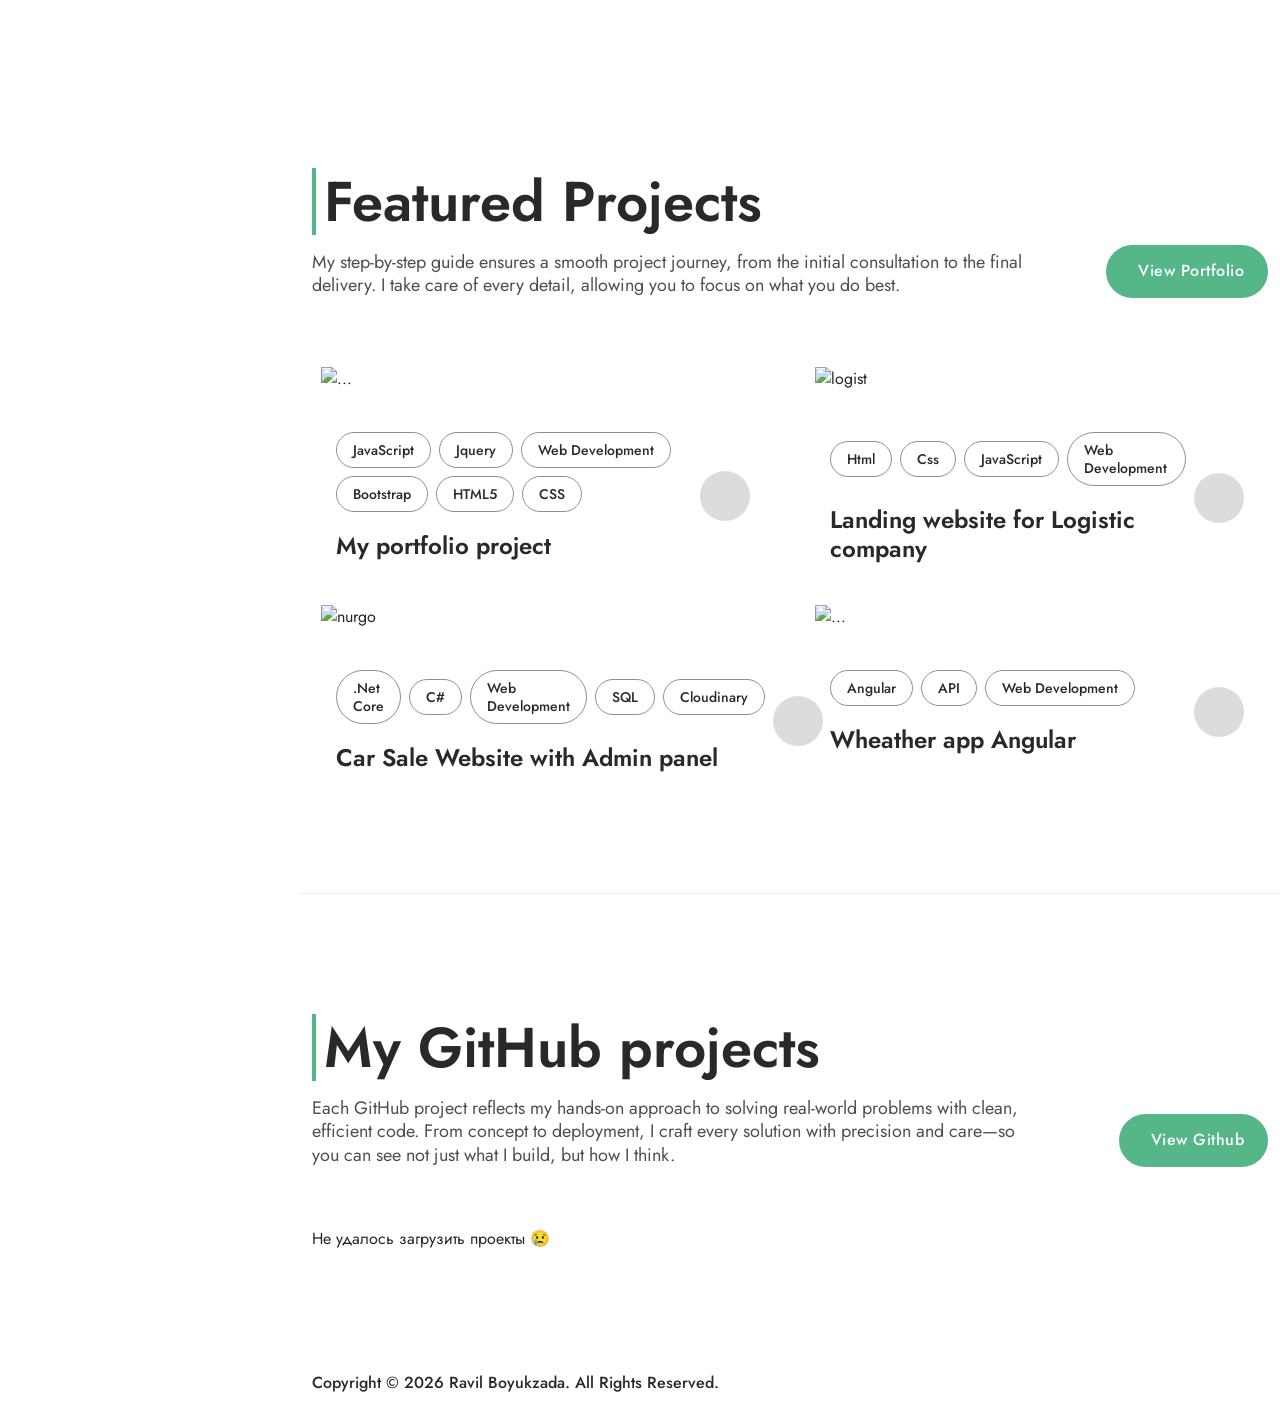
==== commit 96a5fece: "Add files via upload" ====
--- a/index.html
+++ b/index.html
@@ -220,7 +220,7 @@
               <div class="banner-content">
                 <span class="n5-color fs-five" data-content-key="hero_greeting">HI, I'M A FULL-STACK DEVELOPER</span>
                 <h4 class="typing-text display-one p1-color mt-2 mb-3"></h4>
-                <p class="fs-seven n5-color">
+                <p class="fs-seven n5-color" data-content-key="about_text_html" data-content-attr="html">
                   I'm a software engineer specializing in scalable web applications and data analytics.<br>
                   Explore my
                   <a href="portfolio.html" class="p1-color">
@@ -280,9 +280,9 @@
               <div data-aos="zoom-in-left" class="section-heading">
                 <div class="d-flex align-items-center gap-2">
                   <div class="title-line"></div>
-                  <h2 class="display-four n5-color fw-semibold">What I do</h2>
-                </div>
-                <p class="fs-seven n4-color mt-2 mt-md-4">
+                  <h2 class="display-four n5-color fw-semibold" data-content-key="services_title">What I do</h2>
+                </div>
+                <p class="fs-seven n4-color mt-2 mt-md-4" data-content-key="services_subtitle" data-content-attr="html">
                   I have more than 5 years' experience building software for
                   clients all over the world. Below is a quick overview of my
                   main technical skill sets and technologies I use. Want to find
@@ -297,7 +297,7 @@
               </a>
             </div>
 
-            <div class="row g-3 g-md-6">
+            <div class="row g-3 g-md-6" id="services-row" data-list-row="services">
               <div data-aos="fade-up" data-aos-duration="500" class="col-sm-6 col-md-4 col-lg-6 col-xl-4 col-xxl-4">
                 <div class="service-card px-4 px-lg-8 py-5 py-lg-10">
                   <img src="images/js.png" alt="js" class="service-icon">
@@ -418,10 +418,10 @@
         <section class="next-project pt-120 pb-120">
           <div class="container d-flex gap-3 gap-md-6 flex-wrap justify-content-between align-items-center">
             <div data-aos="zoom-in-left" class="next-project-content">
-              <h3 class="display-four n11-color fw-semibold mb-2 mb-md-4">
+              <h3 class="display-four n11-color fw-semibold mb-2 mb-md-4" data-content-key="cta_title">
                 Let’s Work together on your next Project
               </h3>
-              <p class="fs-seven n11-color">
+              <p class="fs-seven n11-color" data-content-key="cta_subtitle">
                 I am available for freelance projects. Hire me and get your
                 project done.
               </p>
@@ -439,11 +439,11 @@
               <div data-aos="zoom-in-left" class="section-heading">
                 <div class="d-flex align-items-center gap-2">
                   <div class="title-line"></div>
-                  <h2 class="display-four n5-color fw-semibold">
+                  <h2 class="display-four n5-color fw-semibold" data-content-key="featured_projects_title">
                     Featured Projects
                   </h2>
                 </div>
-                <p class="fs-seven n4-color mt-2 mt-md-4">
+                <p class="fs-seven n4-color mt-2 mt-md-4" data-content-key="featured_projects_subtitle">
                   My step-by-step guide ensures a smooth project journey, from
                   the initial consultation to the final delivery. I take care of
                   every detail, allowing you to focus on what you do best.
@@ -599,17 +599,17 @@
               <div data-aos="zoom-in-left" class="section-heading">
                 <div class="d-flex align-items-center gap-2">
                   <div class="title-line"></div>
-                  <h2 class="display-four n5-color fw-semibold">
+                  <h2 class="display-four n5-color fw-semibold" data-content-key="github_title">
                     My GitHub projects
                   </h2>
                 </div>
-                <p class="fs-seven n4-color mt-2 mt-md-4">
+                <p class="fs-seven n4-color mt-2 mt-md-4" data-content-key="github_subtitle">
                   Each GitHub project reflects my hands-on approach to solving real-world problems with clean, efficient code. 
                   From concept to deployment, I craft every solution with precision and care—so you can see not just what 
                   I build, but how I think.
                 </p>
               </div>
-              <a data-aos="zoom-in-right" href="https://github.com/RavilBoyukzade" class="primary-btn fw-medium px-3 px-md-6 py-2 py-md-4 rounded-pill d-flex align-items-center gap-2 h-100 text-nowrap">
+              <a data-aos="zoom-in-right" href="https://github.com/RavilBoyukzade" class="primary-btn fw-medium px-3 px-md-6 py-2 py-md-4 rounded-pill d-flex align-items-center gap-2 h-100 text-nowrap" data-content-key="social_github" data-content-attr="href">
                 <i class="ph ph-arrow-right"></i>View Github
               </a>
             </div>
--- a/css/style.css
+++ b/css/style.css
@@ -0,0 +1,2283 @@
+/*============================================ 
+# Template Name: Protfolily
+# Version: 1.0
+# Date: 25-10-2023
+# Author: 
+# Author URI: 
+# Description: Protfolily -Personal Protfolily HTML Template
+============================================*/
+/*============================================ 
+======== Table of Css Content =========
+# Typography
+# Normalize 
+# Global style
+# Header Area
+# Banner Area
+# Section Area
+============================================*/
+@import "bootstrap.min.css";
+@import url("https://fonts.googleapis.com/css2?family=Jost:ital,wght@0,100..900;1,100..900&display=swap");
+body {
+  font-family: "Jost", sans-serif;
+  font-optical-sizing: auto;
+}
+
+:root {
+  --p1: 82, 113, 255;
+  --p2: 217, 236, 227;
+  --n1: 255, 255, 255;
+  --n11: 255, 255, 255;
+  --n2: 250, 250, 250;
+  --n3: 143, 143, 143;
+  --n4: 79, 79, 79;
+  --n41: 79, 79, 79;
+  --n42: 79, 79, 79;
+  --n5: 41, 41, 41;
+  --n51: 41, 41, 41;
+  --y1: 255, 172, 39;
+  --bg1: 120, 171, 168;
+  --bg2: 255, 145, 251;
+  --bg3: 253, 187, 46;
+  --bg4: 82, 113, 255;
+  --bg5: 0, 255, 255;
+  --bg6: 84, 182, 137;
+  --box-shadow-p1: 0px 0px 24px 0px rgba(0, 0, 0, 0.08);
+  --box-shadow-p2: 0px 6px 30px 0px rgba(0, 0, 0, 0.04);
+}
+
+.dark {
+  --p2: 84, 182, 137;
+  --n1: 41, 41, 41;
+  --n11: 255, 255, 255;
+  --n2: 79, 79, 79;
+  --n3: 143, 143, 143;
+  --n4: 250, 250, 250;
+  --n41: 255, 255, 255;
+  --n42: 255, 255, 255;
+  --n5: 255, 255, 255;
+  --n51: 79, 79, 79;
+  --y1: 255, 172, 39;
+}
+
+.display-one {
+  font-size: 80px;
+  line-height: 120%;
+}
+
+.display-two {
+  font-size: 72px;
+  line-height: 120%;
+}
+
+.display-three {
+  font-size: 64px;
+  line-height: 120%;
+}
+
+.display-four {
+  font-size: 56px;
+  line-height: 120%;
+}
+
+.fs-one,
+h1,
+h1 > a {
+  font-size: 48px;
+  line-height: 120%;
+}
+
+.fs-two,
+h2,
+h2 > a {
+  font-size: 40px;
+  line-height: 120%;
+}
+
+.fs-three,
+h3,
+h3 > a {
+  font-size: 32px;
+  line-height: 120%;
+}
+
+.fs-four,
+h4,
+h4 > a {
+  font-size: 28px;
+  line-height: 120%;
+}
+
+.fs-five,
+h5,
+h5 > a {
+  font-size: 24px;
+  line-height: 120%;
+}
+
+.fs-six,
+h6,
+h6 > a {
+  font-size: 20px;
+  line-height: 120%;
+}
+
+.fs-seven {
+  font-size: 18px;
+  line-height: 130%;
+}
+
+.fs-eight {
+  font-size: 16px;
+  line-height: 130%;
+}
+
+.fs-nine {
+  font-size: 14px;
+  line-height: 130%;
+}
+
+.fs-ten {
+  font-size: 12px;
+  line-height: 130%;
+}
+
+.fs-eleven {
+  font-size: 10px;
+  line-height: 130%;
+}
+
+table thead tr th {
+  font-size: 16px;
+  line-height: 130%;
+}
+
+a,
+p,
+button,
+span,
+label,
+li {
+  font-size: 16px;
+  line-height: 150%;
+}
+
+@media (max-width: 1399px) {
+  .display-nine {
+    font-size: 150px;
+    line-height: 100%;
+  }
+}
+@media (max-width: 1199px) {
+  .display-nine {
+    font-size: 120px;
+    line-height: 100%;
+  }
+  h1,
+  h1 > a {
+    font-size: 40px;
+    line-height: 120%;
+  }
+  h2,
+  h2 > a {
+    font-size: 32px;
+    line-height: 120%;
+  }
+  .preloader {
+    background-size: 30%;
+  }
+}
+.pt-120 {
+  padding-top: 120px;
+}
+
+.pb-120 {
+  padding-bottom: 120px;
+}
+
+.pt-60 {
+  padding-top: 60px;
+}
+
+.pb-60 {
+  padding-bottom: 60px;
+}
+
+@media (max-width: 991px) {
+  .display-nine {
+    font-size: 100px;
+    line-height: 100%;
+  }
+  .display-one {
+    font-size: 72px;
+    line-height: 120%;
+  }
+  .display-two {
+    font-size: 64px;
+    line-height: 120%;
+  }
+  .display-three {
+    font-size: 56px;
+    line-height: 120%;
+  }
+  .display-four {
+    font-size: 48px;
+    line-height: 120%;
+  }
+  .display-five {
+    font-size: 40px;
+    line-height: 120%;
+  }
+  .display-six {
+    font-size: 32px;
+    line-height: 120%;
+  }
+  .fs-one,
+  h1,
+  h1 > a {
+    font-size: 40px;
+    line-height: 120%;
+  }
+  .fs-two,
+  h2,
+  h2 > a {
+    font-size: 32px;
+    line-height: 120%;
+  }
+  .fs-three,
+  h3,
+  h3 > a {
+    font-size: 28px;
+    line-height: 130%;
+  }
+  .fs-four,
+  h4,
+  h4 > a {
+    font-size: 24px;
+    line-height: 130%;
+  }
+  .fs-five,
+  h5,
+  h5 > a {
+    font-size: 18px;
+    line-height: 130%;
+  }
+  .fs-six,
+  h6,
+  h6 > a {
+    font-size: 18px;
+    line-height: 130%;
+  }
+  .fs-seven {
+    font-size: 16px;
+    line-height: 130%;
+  }
+  .fs-ten {
+    font-size: 16px;
+    line-height: 130%;
+  }
+  table thead tr th {
+    font-size: 16px;
+    line-height: 130%;
+  }
+  a,
+  p,
+  span,
+  button,
+  label,
+  li {
+    font-size: 16px;
+    line-height: 22px;
+  }
+  .pt-120 {
+    padding-top: 60px;
+  }
+  .pb-120 {
+    padding-bottom: 60px;
+  }
+  .pt-60 {
+    padding-top: 30px;
+  }
+  .pb-60 {
+    padding-bottom: 30px;
+  }
+  .banner-section .overlay .sec-img {
+    display: none;
+  }
+  .banner-section .banner-content {
+    padding: 80px 0 90px;
+  }
+}
+@media (max-width: 575px) {
+  .display-nine {
+    font-size: 80px;
+    line-height: 100%;
+  }
+  .display-one {
+    font-size: 56px;
+    line-height: 67.2px;
+  }
+  .display-two {
+    font-size: 48px;
+    line-height: 46.4px;
+  }
+  .display-three {
+    font-size: 42px;
+    line-height: 54.6px;
+  }
+  .display-four {
+    font-size: 32px;
+    line-height: 38.4px;
+  }
+  .display-five {
+    font-size: 24px;
+    line-height: 31.2px;
+  }
+  .display-six {
+    font-size: 32px;
+    line-height: 38.4px;
+  }
+  .fs-one,
+  h1,
+  h1 > a {
+    font-size: 32px;
+    line-height: 120%;
+  }
+  .fs-two,
+  h2,
+  h2 > a {
+    font-size: 28px;
+    line-height: 120%;
+  }
+  .fs-three,
+  h3,
+  h3 > a {
+    font-size: 26px;
+    line-height: 130%;
+  }
+  .fs-four,
+  h4,
+  h4 > a {
+    font-size: 22px;
+    line-height: 130%;
+  }
+  .fs-five,
+  h5,
+  h5 > a {
+    font-size: 20px;
+    line-height: 130%;
+  }
+  .fs-six,
+  h6,
+  h6 > a {
+    font-size: 16px;
+    line-height: 130%;
+  }
+  .fs-seven {
+    font-size: 16px;
+    line-height: 130%;
+  }
+  .fs-nine {
+    font-size: 11px;
+    line-height: 130%;
+  }
+  table thead tr th {
+    font-size: 14px;
+    line-height: 130%;
+  }
+  .pt-120 {
+    padding-top: 50px;
+  }
+  .pb-120 {
+    padding-bottom: 50px;
+  }
+  .pt-60 {
+    padding-top: 40px;
+  }
+  .pb-60 {
+    padding-bottom: 40px;
+  }
+}
+html {
+  scroll-behavior: initial;
+}
+
+body {
+  max-width: 1920px;
+  margin: auto;
+  background-color: rgba(var(--n1), 1);
+  font-size: 16px;
+  line-height: 130%;
+  padding: 0;
+  margin: 0;
+  font-weight: 400;
+  overflow-x: hidden;
+  position: relative;
+}
+
+a,
+p,
+button,
+label,
+li {
+  margin: 0;
+  color: rgba(var(--d1), 1);
+  font-weight: 400;
+}
+
+a {
+  text-decoration: none;
+  outline: none;
+  transition: all 0.3s ease;
+}
+a:focus, a:hover {
+  text-decoration: none;
+  outline: none;
+}
+
+h1,
+h1 > a,
+h2,
+h2 > a,
+h3,
+h3 > a,
+h4,
+h4 > a,
+h5,
+h5 > a,
+h6,
+h6 > a,
+.display-zero,
+.display-one,
+.display-two,
+.display-three,
+.display-four,
+.display-five,
+.display-six,
+.heading {
+  color: rgba(var(--d1), 1);
+  font-weight: 600;
+  padding: 0;
+  margin: 0;
+  line-height: 120%;
+  display: block;
+  transition: var(--transition);
+}
+h1 span,
+h1 > a span,
+h2 span,
+h2 > a span,
+h3 span,
+h3 > a span,
+h4 span,
+h4 > a span,
+h5 span,
+h5 > a span,
+h6 span,
+h6 > a span,
+.display-zero span,
+.display-one span,
+.display-two span,
+.display-three span,
+.display-four span,
+.display-five span,
+.display-six span,
+.heading span {
+  font-size: inherit;
+  font-family: inherit;
+  line-height: inherit;
+  font-weight: inherit;
+}
+
+img {
+  max-width: 100%;
+  height: auto;
+}
+
+ul,
+ol {
+  padding: 0;
+  margin: 0;
+  list-style: none;
+}
+ul li,
+ol li {
+  font-size: inherit;
+  font-weight: inherit;
+}
+
+button {
+  border: none;
+  cursor: pointer;
+  font-size: 16px;
+  line-height: 130%;
+  padding: 0;
+  background-color: transparent;
+}
+
+input,
+textarea {
+  width: 100%;
+  outline-color: transparent;
+  border-radius: 10px;
+  background-color: transparent;
+  outline: none;
+}
+input::-moz-placeholder, textarea::-moz-placeholder {
+  color: #8396b5;
+  font-size: 18px;
+}
+input::placeholder,
+textarea::placeholder {
+  color: #8396b5;
+  font-size: 18px;
+}
+input:focus,
+textarea:focus {
+  box-shadow: none;
+}
+
+input::-webkit-outer-spin-button,
+input::-webkit-inner-spin-button {
+  -webkit-appearance: none;
+  margin: 0;
+}
+
+input[type=number] {
+  -moz-appearance: textfield;
+}
+
+input[type=checkbox] {
+  width: initial;
+  height: initial;
+}
+
+select {
+  padding: 16px;
+  border: none;
+  cursor: pointer;
+  outline: none;
+}
+
+.max-auto {
+  max-width: 100%;
+}
+
+.max-un {
+  max-width: unset;
+}
+
+@media (min-width: 1400px) {
+  .max-xxl-un {
+    max-width: unset;
+  }
+}
+@media (min-width: 1200px) {
+  .max-xl-un {
+    max-width: unset;
+  }
+}
+@media (min-width: 992px) {
+  .max-lg-un {
+    max-width: unset;
+  }
+}
+@media (min-width: 768px) {
+  .max-md-un {
+    max-width: unset;
+  }
+}
+.d-rtl {
+  direction: rtl;
+}
+
+.collapsing {
+  transition: var(--transition);
+}
+
+.pt120 {
+  padding-top: 120px;
+}
+
+.pb120 {
+  padding-bottom: 120px;
+}
+
+.ml-316 {
+  margin-left: 316px;
+}
+@media (max-width: 991px) {
+  .ml-316 {
+    margin-left: 12px;
+  }
+}
+
+.alt-color a,
+.alt-color p,
+.alt-color span,
+.alt-color h1,
+.alt-color h2,
+.alt-color h3,
+.alt-color h4,
+.alt-color h5,
+.alt-color h6,
+.alt-color i,
+.alt-color select,
+.alt-color button {
+  color: rgba(var(--n5), 1);
+}
+
+.p1-color {
+  color: #54b689;
+}
+
+.p2-color {
+  color: rgba(var(--p2), 1);
+}
+
+.n1-color {
+  color: rgba(var(--n1), 1);
+}
+
+.n11-color {
+  color: rgba(var(--n11), 1);
+}
+
+.n2-color {
+  color: rgba(var(--n2), 1);
+}
+
+.n3-color {
+  color: rgba(var(--n3), 1);
+}
+
+.n4-color {
+  color: rgba(var(--n4), 1);
+}
+
+.n41-color {
+  color: rgba(var(--n41), 1);
+}
+
+.n42-color {
+  color: rgba(var(--n42), 0.8);
+}
+
+.n5-color {
+  color: rgba(var(--n5), 1);
+}
+
+.n51-color {
+  color: rgba(var(--n51), 1);
+}
+
+.y1-color {
+  color: rgba(var(--y1), 1);
+}
+
+.bg1-color {
+  background-color: #54b689;
+}
+
+.bg2-color {
+  background-color: rgba(var(--p2), 1);
+}
+
+.bgn1-color {
+  background-color: rgba(var(--n1), 1);
+}
+
+.bgn11-color {
+  background-color: rgba(var(--n11), 1);
+}
+
+.bgn2-color {
+  background-color: rgba(var(--n2), 1);
+}
+
+.bgn3-color {
+  background-color: rgba(var(--n3), 1);
+}
+
+.bgn4-color {
+  background-color: rgba(var(--n4), 1);
+}
+
+.bgn41-color {
+  background-color: rgba(var(--n41), 1);
+}
+
+.bgn5-color {
+  background-color: rgba(var(--n5), 1);
+}
+
+.bgn51-color {
+  background-color: rgba(var(--n51), 1);
+}
+
+.bgy1-color {
+  background-color: rgba(var(--y1), 1);
+}
+
+.bg-color1 {
+  background-color: rgba(var(--bg1), 1);
+}
+
+.bg-color2 {
+  background-color: rgba(var(--bg2), 1);
+}
+
+.bg-color3 {
+  background-color: rgba(var(--bg3), 1);
+}
+
+.bg-color4 {
+  background-color: rgba(var(--bg4), 1);
+}
+
+.bg-color5 {
+  background-color: rgba(var(--bg5), 1);
+}
+
+.bg-color6 {
+  background-color: rgba(var(--bg6), 1);
+}
+
+.br1 {
+  border: 1px solid rgba(var(--p1), 1);
+}
+
+.br1-left {
+  border-left: 1px solid rgba(var(--p1), 1);
+}
+
+.br2 {
+  border: 1px solid rgba(var(--p2), 1);
+}
+
+.brn3 {
+  border: 1px solid rgba(var(--n3), 1);
+}
+
+.brn4 {
+  border: 1px solid rgba(var(--n4), 0.08);
+}
+
+.br-left-n4 {
+  border-left: 1px solid rgba(var(--n4), 0.08);
+}
+
+.brn4-y {
+  border-top: 2px solid rgba(var(--n4), 0.08);
+  border-bottom: 2px solid rgba(var(--n4), 0.08);
+}
+
+.br-bottom-n3 {
+  border-bottom: 1px solid rgba(var(--n4), 0.08);
+}
+
+.br-left-p1 {
+  border-left: 2px solid rgba(var(--p1), 1);
+}
+
+.br-left-n3 {
+  border-left: 1px solid rgba(var(--n3), 1);
+}
+
+.brn5 {
+  border: 1px solid rgba(var(--n5), 0.1);
+}
+
+.br-top-n5 {
+  border-top: 1px solid rgba(var(--n5), 0.1);
+}
+
+.br-bottom-n5 {
+  border-bottom: 1px solid rgba(var(--n5), 0.1);
+}
+
+.box-shadow1 {
+  box-shadow: var(--box-shadow-p1);
+}
+
+.box-shadow2 {
+  box-shadow: var(--box-shadow-p2);
+}
+
+.rounded-item {
+  border-radius: 50%;
+}
+
+.rounded-item2 {
+  border-radius: 42%;
+}
+
+.rounded-20 {
+  border-radius: 20px;
+}
+
+.fw_500 {
+  font-weight: 500;
+}
+
+.mx-ch {
+  max-width: 60ch;
+}
+
+.none_two {
+  display: none !important;
+}
+
+.fadeInUp {
+  animation-duration: var(--animate-duration);
+  animation-delay: var(--animate-delay);
+}
+
+.tabcontents {
+  position: relative;
+}
+
+.cpoint {
+  cursor: pointer;
+}
+
+.v-border {
+  background: rgba(var(--y1), 0.2);
+  width: 1px;
+  height: 25px;
+}
+
+.v-line::before {
+  position: absolute;
+  content: "";
+  width: 1px;
+  height: 40px;
+  background-color: rgb(var(--p7));
+}
+.v-line.lg::before {
+  height: 15px;
+}
+.v-line.lgx::before {
+  height: 110px;
+  width: 2px;
+  background-color: rgba(255, 255, 255, 0.2);
+}
+.v-line.lg2::before {
+  height: 17px;
+  padding: 1px;
+  background-color: rgba(var(--s2), 1) !important;
+}
+.v-line.xl::before {
+  background-color: rgb(var(--p7)) !important;
+  height: 15px;
+}
+.v-line.sm::before {
+  height: 25px;
+}
+.v-line.smx::before {
+  width: 1px;
+  height: 20px;
+  background: rgba(255, 255, 255, 0.2);
+}
+.v-line.dashed::before {
+  border-right: 1px dashed rgb(var(--n5));
+  background: transparent;
+}
+
+.cus-border {
+  border-color: rgba(var(--p8), 1) !important;
+}
+.cus-border.second {
+  border-color: rgba(var(--p5), 0.2) !important;
+}
+.cus-border.third {
+  border-color: rgb(var(--y1)) !important;
+}
+.cus-border.four {
+  border-color: rgb(var(--p5), 0.1) !important;
+}
+.cus-border.border-five {
+  border-color: #98c1ff !important;
+}
+.cus-border.border-six {
+  border-color: rgb(var(--g1)) !important;
+}
+
+.border-bottom-dash {
+  border-bottom: 1px dashed transparent;
+}
+
+.ul-dots li {
+  list-style: disc;
+}
+
+.ul-decimal li {
+  list-style: decimal;
+}
+
+span {
+  display: inline-block;
+}
+
+@keyframes fadeInDown {
+  from {
+    opacity: 0;
+    transform: translate3d(0, -100%, 0);
+  }
+  to {
+    opacity: 1;
+    transform: none;
+  }
+}
+.cursor-pointer {
+  cursor: pointer;
+}
+
+.h-700 {
+  height: 700px;
+}
+
+.counter_arrow {
+  width: 167px;
+  height: 174px;
+}
+
+.top-5 {
+  top: 20px;
+}
+
+.rotate-90 {
+  transform: rotate(90deg);
+}
+
+.max-h-0 {
+  max-height: 0px;
+}
+
+.h-screen {
+  height: 100vh;
+}
+
+.btn_hover {
+  transition: 0.5s ease-in-out;
+}
+.btn_hover:hover {
+  background-color: #2573fb;
+}
+
+@media (max-width: 576px) {
+  .counter_arrow {
+    width: 100px;
+    height: 124px;
+  }
+}
+/* ------------scrollbar style  Start ----------------*/
+::-webkit-scrollbar {
+  width: 6px;
+  height: 6px;
+}
+
+::-webkit-scrollbar-button,
+::-webkit-scrollbar-thumb {
+  background: #54b689;
+}
+
+::-webkit-scrollbar-track {
+  box-shadow: inset 0 0 5px grey;
+  border-radius: 5px;
+}
+
+.cus-scrollbar {
+  overflow-y: auto;
+  overflow-x: hidden;
+  position: sticky;
+  max-height: 90vh;
+  top: 100px;
+}
+.cus-scrollbar::-webkit-scrollbar-track {
+  box-shadow: inset 0 0 5px grey;
+}
+.cus-scrollbar::-webkit-scrollbar {
+  width: 3px;
+  height: 3px;
+  background-color: transparent;
+}
+.cus-scrollbar::-webkit-scrollbar-button, .cus-scrollbar::-webkit-scrollbar-thumb {
+  background: transparent;
+  box-shadow: inset 0 0 5px grey;
+}
+.cus-scrollbar::-webkit-scrollbar-thumb {
+  background-color: rgba(var(--p1, 1));
+  height: 10px;
+  overflow: visible;
+}
+.cus-scrollbar:hover::-webkit-scrollbar {
+  width: 3px;
+}
+.cus-scrollbar:hover::-webkit-scrollbar-track {
+  background: rgba(var(--w2), 1);
+}
+.cus-scrollbar:hover::-webkit-scrollbar-button, .cus-scrollbar:hover::-webkit-scrollbar-thumb {
+  background: rgba(var(--p1), 1);
+}
+
+/* ------------scrollbar style  End ----------------*/
+.service_slider,
+.swiper-wrapper {
+  transition-timing-function: linear !important;
+}
+
+.clients_slider .swiper-wrapper {
+  transition-timing-function: linear !important;
+}
+
+.w-full {
+  width: 100%;
+}
+
+.line {
+  width: 100%;
+  height: 1px;
+  background-color: rgba(var(--d3), 0.5);
+}
+
+.wider {
+  letter-spacing: 4px;
+}
+
+@media (max-width: 576px) {
+  .btn,
+  .btn-outline {
+    width: 130px;
+    height: 40px;
+  }
+  .btn span,
+  .btn-outline span {
+    font-size: 16px;
+  }
+  .btn2 {
+    width: 160px;
+    height: 40px;
+  }
+  .btn2 span {
+    font-size: 16px;
+  }
+}
+.outline-none {
+  outline: none !important;
+}
+
+.social-icon {
+  display: flex;
+  align-items: center;
+  justify-content: center;
+  width: 32px;
+  height: 32px;
+  border-radius: 50%;
+  border: 1px solid rgba(var(--n5), 0.1);
+  transition: all 0.3s ease-in-out;
+}
+.social-icon:hover {
+  background-color: rgb(84 182 137);
+}
+.social-icon:hover i {
+  color: rgba(var(--n11), 1);
+}
+
+.side-icon {
+  display: flex;
+  align-items: center;
+  justify-content: center;
+  width: 32px;
+  height: 32px;
+  border-radius: 50%;
+  cursor: pointer;
+}
+.side-icon svg {
+  display: block !important;
+}
+
+.line-divider {
+  height: 1px;
+  width: 100%;
+  background-color: rgba(var(--n5), 0.1);
+}
+
+.section-heading {
+  width: 732px;
+}
+
+.title-line {
+  width: 4px;
+  height: 67px;
+  background-color: #54b689;
+}
+
+.title-line2 {
+  width: 4px;
+  height: 38px;
+  background-color: rgb(84 182 137);
+}
+
+.page-heading {
+  width: 856px;
+  margin: auto;
+}
+.page-heading .page-title {
+  width: 664px;
+  margin: auto;
+}
+
+
+.h-120 {
+  height: 120px;
+}
+
+.h-400 {
+  height: 400px;
+}
+
+.checkbox-size {
+  height: 122px;
+  width: 122px;
+}
+
+.w-max {
+  width: -moz-max-content;
+  width: max-content;
+}
+
+.p-btn {
+  display: inline-block;
+  border-radius: 4px;
+  transition: all 0.2s ease-in;
+  position: relative;
+  overflow: hidden;
+  font-size: 18px;
+  cursor: pointer;
+  color: white;
+  z-index: 1;
+}
+
+.p-btn:before {
+  content: "";
+  position: absolute;
+  left: 50%;
+  transform: translateX(-50%) scaleY(1) scaleX(1.25);
+  top: 100%;
+  width: 140%;
+  height: 180%;
+  background-color: rgba(0, 0, 0, 0.05);
+  border-radius: 50%;
+  display: block;
+  transition: all 0.5s 0.1s cubic-bezier(0.55, 0, 0.1, 1);
+  z-index: -1;
+}
+
+.p-btn:after {
+  content: "";
+  position: absolute;
+  left: 55%;
+  transform: translateX(-50%) scaleY(1) scaleX(1.45);
+  top: 180%;
+  width: 160%;
+  height: 190%;
+  background-color: rgba(var(--p1), 0.5);
+  border-radius: 50%;
+  display: block;
+  transition: all 0.5s 0.1s cubic-bezier(0.55, 0, 0.1, 1);
+  z-index: -1;
+}
+
+.p-btn:hover {
+  color: #ffffff;
+}
+
+.p-btn:hover:before {
+  top: -35%;
+  background-color: rgba(var(--p1), 0.5);
+  transform: translateX(-50%) scaleY(1.3) scaleX(0.8);
+}
+
+.p-btn:hover:after {
+  top: -45%;
+  background-color: rgba(var(--p1), 0.5);
+  transform: translateX(-50%) scaleY(1.3) scaleX(0.8);
+}
+
+.primary-btn {
+  all: unset;
+  box-sizing: border-box;
+  cursor: pointer;
+  position: relative;
+  z-index: 1;
+  display: flex;
+  align-items: center;
+  justify-content: center;
+  min-width: 120px;
+  width: -moz-max-content;
+  width: max-content;
+  transition: all 0.7s linear;
+  background: #54b689;
+  color: #fff;
+  font-size: 16px;
+  font-weight: 500;
+  overflow: hidden;
+  border-radius: 4px;
+  letter-spacing: 0.5px;
+}
+
+.primary-btn span.primary-btnSpan {
+  position: absolute;
+  left: 0;
+  top: 0;
+  width: 0;
+  height: 0;
+  border-radius: 100rem;
+  background: rgba(var(--n51));
+  z-index: -1;
+  transform: translate(-50%, -50%);
+  transition: width 0.7s ease, height 0.7s ease, top 0.7s ease, left 0.7s ease;
+}
+
+.primary-btn:hover span.primary-btnSpan {
+  width: 75rem;
+  height: 75rem;
+}
+
+.primary-btn:hover {
+  color: white;
+}
+
+.primary-btn2 {
+  all: unset;
+  box-sizing: border-box;
+  cursor: pointer;
+  position: relative;
+  z-index: 1;
+  display: flex;
+  align-items: center;
+  justify-content: center;
+  min-width: 120px;
+  width: -moz-max-content;
+  width: max-content;
+  transition: all 0.7s linear;
+  background: rgba(var(--n51));
+  color: #fff;
+  font-size: 16px;
+  font-weight: 500;
+  overflow: hidden;
+  border-radius: 4px;
+  letter-spacing: 0.5px;
+}
+
+.primary-btn2 span.primary-btn2Span {
+  position: absolute;
+  left: 0;
+  top: 0;
+  width: 0;
+  height: 0;
+  border-radius: 100rem;
+  background:#54b689;
+  z-index: -1;
+  transform: translate(-50%, -50%);
+  transition: width 0.7s ease, height 0.7s ease, top 0.7s ease, left 0.7s ease;
+}
+
+.primary-btn2:hover span.primary-btn2Span {
+  width: 75rem;
+  height: 75rem;
+}
+
+.primary-btn2:hover {
+  color: white;
+}
+
+.color-switcher {
+  position: fixed;
+  right: 0;
+  top: 50%;
+  z-index: 101;
+  display: flex;
+  align-items: center;
+  width: 160px;
+  transform: translate(130px, -50%);
+  transition: all 0.3s ease-out;
+}
+.color-switcher .switcher-btn {
+  width: 30px;
+  height: 30px;
+  border: none;
+  border-radius: 8px 0 0 8px;
+  display: flex;
+  align-items: center;
+  justify-content: center;
+  background-color: rgba(var(--p1), 1);
+  color: rgba(var(--n11), 1);
+}
+.color-switcher .pallates {
+  background-color: rgba(var(--n1), 1);
+  padding: 10px;
+  border-radius: 10px;
+}
+.color-switcher .pallates .color-btn {
+  width: 30px;
+  height: 30px;
+}
+
+.color-switcher.opened {
+  transform: translate(0, -50%);
+}
+
+input[type=checkbox] {
+  width: 20px;
+  height: 20px;
+  accent-color: rgba(var(--p1), 1);
+}
+
+input[type=radio] {
+  width: 20px;
+  height: 20px;
+}
+
+input:-webkit-autofill,
+input:-webkit-autofill:hover,
+input:-webkit-autofill:focus,
+input:-webkit-autofill:active {
+  -webkit-box-shadow: 0 0 0 30px rgba(var(--n1)) inset !important;
+}
+
+.wrapper {
+  display: inline-block;
+  position: absolute;
+  top: 50%;
+  left: 50%;
+  transform: translate(-50%, -50%);
+}
+
+.video-main {
+  position: relative;
+  display: inline-block;
+}
+
+.video {
+  height: 50px;
+  width: 50px;
+  line-height: 50px;
+  text-align: center;
+  border-radius: 100%;
+  background: transparent;
+  color: #fff;
+  display: inline-block;
+  background: #000000;
+  z-index: 999;
+}
+
+@keyframes waves {
+  0% {
+    transform: scale(0.2, 0.2);
+    opacity: 0;
+  }
+  50% {
+    opacity: 0.9;
+  }
+  100% {
+    transform: scale(0.9, 0.9);
+    opacity: 0;
+  }
+}
+.waves {
+  position: absolute;
+  width: 150px;
+  height: 150px;
+  background: rgba(0, 0, 0, 0.3);
+  opacity: 0;
+  border-radius: 100%;
+  right: -50px;
+  bottom: -50px;
+  z-index: -1;
+  animation: waves 3s ease-in-out infinite;
+}
+
+.wave-1 {
+  animation-delay: 0s;
+}
+
+.wave-2 {
+  animation-delay: 1s;
+}
+
+.wave-3 {
+  animation-delay: 2s;
+}
+
+@media (max-width: 1199px) {
+  .page-heading {
+    width: 100%;
+    margin: auto;
+    padding: 0 12px;
+  }
+  .page-heading .page-title {
+    width: 100%;
+    margin: auto;
+  }
+  .section-heading {
+    width: 100%;
+  }
+}
+@media (max-width: 767px) {
+  .title-line {
+    height: 50px;
+  }
+  .p-btn {
+    font-size: 12px;
+  }
+}
+@media (max-width: 575px) {
+  .title-line {
+    height: 40px;
+  }
+}
+.side-menu {
+  width: 300px;
+  height: 100vh;
+  background-color: rgba(var(--n2), 1);
+  transition: all 0.5s ease-in-out;
+  position: fixed;
+  z-index: 999;
+  top: 0;
+  left: 0;
+}
+.side-menu .close-btn {
+  position: absolute;
+  top: 10px;
+  right: 10px;
+}
+.side-menu .close-btn i {
+  font-size: 24px;
+}
+.side-menu .side-menu-left {
+  width: 60px;
+  height: 100vh;
+  background-color: rgba(var(--n1), 1);
+}
+.side-menu .side-menu-left .cart-counter {
+  position: absolute;
+  top: 0px;
+  right: -8px;
+  width: 16px;
+  height: 16px;
+  border-radius: 50%;
+  background-color: rgba(var(--y1));
+  display: flex;
+  align-items: center;
+  justify-content: center;
+}
+.side-menu .side-menu-left .cart-counter span {
+  font-size: 8px;
+}
+.side-menu .side-menu-right {
+  width: 100%;
+  height: 100vh;
+}
+.side-menu .side-menu-right .sidebar-profile .profile-img1 {
+  width: 80px;
+  height: 80px;
+  margin: auto;
+  border-radius: 50%;
+  background-color: #54b689;
+}
+.side-menu .side-menu-right .sidebar-profile .thumb {
+  width: 32px;
+  height: 32px;
+  display: flex;
+  justify-content: center;
+  align-items: center;
+  border-radius: 50%;
+  background-color: rgba(var(--n1), 1);
+  position: absolute;
+  top: 50px;
+  right: 60px;
+}
+.side-menu .side-menu-right .menu-list ul li {
+  transition: all 0.3s ease-in-out;
+}
+.side-menu .side-menu-right .menu-list ul li div {
+  transition: all 0.3s ease-in-out;
+}
+.side-menu .side-menu-right .menu-list ul li:hover {
+  background-color: #54b689;
+}
+.side-menu .side-menu-right .menu-list ul li:hover a {
+  color: rgba(var(--n11), 1);
+}
+.side-menu .side-menu-right .menu-list ul li:hover a div {
+  color: rgba(var(--n11), 1);
+}
+
+.main-content {
+  margin-left: 300px;
+  transition: margin-left 0.5s ease-in-out;
+  overflow-x: hidden;
+}
+
+.cart-counter-header {
+  position: absolute;
+  top: 0px;
+  right: -8px;
+  width: 16px;
+  height: 16px;
+  border-radius: 50%;
+  background-color: rgba(var(--y1));
+  display: flex;
+  align-items: center;
+  justify-content: center;
+}
+.cart-counter-header span {
+  font-size: 8px;
+}
+
+@media (max-width: 991px) {
+  .side-menu {
+    visibility: hidden;
+    opacity: 0;
+    margin-left: -100%;
+  }
+  .side-menu.active {
+    visibility: visible;
+    opacity: 1;
+    margin-left: 0;
+  }
+  .main-content {
+    margin-left: 0;
+  }
+}
+.banner-content {
+  width: 478px;
+}
+.banner-content .typing-text {
+  color: #54b689;
+}
+.banner-content .typing-text::after {
+  content: "|";
+  animation: blink 1s step-end infinite;
+}
+@keyframes blink {
+  0%, 100% {
+    opacity: 1;
+  }
+  50% {
+    opacity: 0;
+  }
+}
+
+.user-bg {
+  width: 325px;
+  height: 407px;
+  background-color: #54b689;
+  animation: rotatedBg 10s infinite linear;
+}
+
+@keyframes rotatedBg {
+  0%, 100% {
+    transform: rotate(11.163deg);
+  }
+  50% {
+    transform: rotate(-11.163deg);
+  }
+}
+.user-img {
+  position: absolute;
+  top: 0px;
+  width: 325px;
+  height: 407px;
+}
+
+.line {
+  width: 1px;
+  height: 38px;
+  background-color: rgba(var(--n5), 1);
+}
+
+.banner-counter {
+  width: 636px;
+}
+
+.service-card {
+  background-color: rgba(var(--n2), 1);
+  border: 1px solid rgba(143, 143, 143, 0.25);
+  transition: all 0.3s ease-in-out;
+}
+.service-card:hover {
+  background-color: rgba(var(--n1), 1);
+  border: 1px solid rgba(var(--p1), 1);
+  box-shadow: 0px 12px 40px 0px rgba(0, 0, 0, 0.16);
+}
+
+.next-project {
+  background-image: url("../images/bg.png");
+  background-repeat: no-repeat;
+  background-position: center;
+  background-attachment: fixed;
+  background-size: cover;
+}
+.next-project .next-project-content {
+  width: 636px;
+}
+
+.project-card .thumb {
+  position: relative;
+  overflow: hidden;
+  border: 1px solid rgba(var(--n1), 1);
+  transition: all 0.5s ease-in-out;
+}
+.project-card .thumb .post-thumb {
+  position: relative;
+  overflow: hidden;
+  width: 100%;
+  display: block;
+  transition: all 0.5s ease-in-out;
+}
+.project-card .thumb .post-thumb :nth-child(2) {
+  transition: all 0.5s ease-in-out;
+}
+.project-card .thumb .post-thumb:first-child {
+  position: absolute;
+  left: 0;
+  top: 0;
+  right: 0;
+  bottom: 0;
+  z-index: 1;
+  transform: translatex(50%) scalex(2);
+  opacity: 0;
+  filter: blur(10px);
+}
+.project-card .thumb .post-thumb:first-child img {
+  transform: scale(1);
+  transition: all 0.5s ease-in-out;
+}
+.project-card .thumb:hover {
+  border: 1px solid rgba(var(--p1), 1);
+}
+.project-card .thumb:hover .post-thumb:first-child {
+  transform: translatex(0) scalex(1);
+  opacity: 1;
+  filter: blur(0);
+}
+.project-card .thumb:hover .post-thumb:nth-child(2) {
+  transform: translatex(-50%) scalex(2);
+  opacity: 0;
+  filter: blur(10px);
+}
+.project-card .project-title {
+  transition: all 0.5s ease-in-out;
+}
+.project-card .project-title:hover {
+  color: rgba(var(--p1), 1);
+}
+.project-card .project-link {
+  width: 50px;
+  height: 50px;
+  border-radius: 50%;
+  background-color: rgba(var(--n4), 0.2);
+  transition: all 0.5s ease-in-out;
+}
+.project-card .project-link i {
+  transition: all 0.5s ease-in-out;
+}
+.project-card .project-link:hover {
+  background-color: rgba(var(--p1), 1);
+}
+.project-card .project-link:hover i {
+  color: rgba(var(--n1), 1);
+  transform: rotate(45deg);
+}
+
+.product-card .thumb {
+  position: relative;
+  overflow: hidden;
+  border: 1px solid rgba(var(--n3), 0.5);
+  transition: all 0.5s ease-in-out;
+}
+.product-card .thumb .post-thumb {
+  position: relative;
+  overflow: hidden;
+  width: 100%;
+  display: block;
+  transition: all 0.5s ease-in-out;
+}
+.product-card .thumb .post-thumb :nth-child(2) {
+  transition: all 0.5s ease-in-out;
+}
+.product-card .thumb .post-thumb:first-child {
+  position: absolute;
+  left: 0;
+  top: 0;
+  right: 0;
+  bottom: 0;
+  z-index: 1;
+  transform: translatex(50%) scalex(2);
+  opacity: 0;
+  filter: blur(10px);
+}
+.product-card .thumb .post-thumb:first-child img {
+  transform: scale(1);
+  transition: all 0.5s ease-in-out;
+}
+.product-card .thumb:hover {
+  border: 1px solid rgba(var(--p1), 1);
+}
+.product-card .thumb:hover .post-thumb:first-child {
+  transform: translatex(0) scalex(1);
+  opacity: 1;
+  filter: blur(0);
+}
+.product-card .thumb:hover .post-thumb:nth-child(2) {
+  transform: translatex(-50%) scalex(2);
+  opacity: 0;
+  filter: blur(10px);
+}
+.product-card .project-title {
+  transition: all 0.5s ease-in-out;
+}
+.product-card .project-title:hover {
+  color: rgba(var(--p1), 1);
+}
+.product-card .project-link {
+  width: 40px;
+  height: 40px;
+  border-radius: 50%;
+  background-color: rgba(var(--n4), 0.2);
+  transition: all 0.5s ease-in-out;
+}
+.product-card .project-link i {
+  transition: all 0.5s ease-in-out;
+}
+.product-card .project-link:hover {
+  background-color: rgba(var(--p1), 1);
+}
+.product-card .project-link:hover i {
+  color: rgba(var(--n1), 1);
+  transform: rotate(45deg);
+}
+.product-card .product-img {
+  width: 100%;
+  height: 230px;
+}
+
+.product-details-img {
+  width: 500px;
+  height: 360px;
+  border: 1px solid rgba(var(--n3), 0.5);
+  border-radius: 4px;
+  transition: all 0.5s ease-in-out;
+}
+.product-details-img:hover {
+  transform: scale(1.02);
+}
+
+.details-description {
+  width: 60%;
+  margin: 0 auto;
+}
+
+.add-cart-img {
+  width: 80px;
+  height: 70px;
+  border-radius: 4px;
+}
+
+.slide-card {
+  transition: all 0.5s ease-in-out;
+}
+.slide-card:hover {
+  background-color: rgba(var(--w1));
+  box-shadow: 0px 12px 40px 0px rgba(0, 0, 0, 0.08);
+}
+
+.testimonial_img {
+  width: 50px;
+  height: 50px;
+  border-radius: 50%;
+}
+
+.swiper-custom-bullet {
+  height: 12px;
+  width: 12px;
+  border-radius: 30px;
+  background-color: #ececef;
+}
+
+.swiper-custom-bullet.swiper-custom-bullet-active {
+  transition: all 0.5s ease-in-out;
+  background-color: rgba(var(--p1), 1);
+}
+
+.blog-card .blog-img {
+  position: relative;
+}
+.blog-card .blog-img:before {
+  content: "";
+  position: absolute;
+  bottom: 0px;
+  left: 0px;
+  width: 0;
+  height: 100%;
+  background-color: rgba(var(--p1), 0.3);
+  transition: all 0.5s ease-in-out;
+}
+.blog-card .blog-title {
+  transition: all 0.5s ease-in-out;
+}
+.blog-card:hover .blog-img:before {
+  width: 100%;
+}
+.blog-card:hover .blog-title {
+  color: rgba(var(--p1), 1);
+}
+
+[data-tab-content] {
+  transition: all 0.5s ease-in-out;
+  opacity: 0;
+  visibility: hidden;
+  overflow: hidden;
+  height: 0;
+  transform: translateY(-100px);
+}
+
+.active[data-tab-content] {
+  transition: all 0.5s ease-in-out;
+  opacity: 1;
+  visibility: visible;
+  overflow: hidden;
+  transform: translateY(0px);
+  height: auto;
+}
+
+.tab.active {
+  color: rgba(var(--p1), 1);
+  border-bottom: 2px solid rgba(var(--p1), 1);
+}
+
+.project-details-content .portfolio-details-img {
+  transition: all 0.5s ease-in-out;
+}
+.project-details-content .portfolio-details-img:hover {
+  transform: scale(1.04);
+}
+.project-details-content ul li {
+  list-style: disc;
+  list-style-position: inside;
+}
+
+.pricing-card {
+  transition: all 0.5s ease-in-out;
+}
+.pricing-card .popular-price {
+  width: -moz-max-content;
+  width: max-content;
+  background-color: rgba(var(--p1), 1);
+  border-radius: 0px 1000px 1000px 0px;
+  position: absolute;
+  top: 32px;
+  right: -20px;
+  transform: rotate(90deg);
+}
+.pricing-card:hover {
+  transform: scale(1.05);
+  border: 1px solid rgba(var(--p1), 1);
+}
+
+.hire-content {
+  width: 636px;
+  margin: auto;
+}
+
+/* -----frequently asked question start----- */
+.accordion-section .accordion-single {
+  border: 1px solid rgba(var(--n3));
+}
+.accordion-section .header-area {
+  cursor: pointer;
+}
+.accordion-section .header-area .accordion-btn {
+  text-align: start;
+}
+.accordion-section .faq_icon_width {
+  width: 20px;
+  height: 20px;
+  border-radius: 50%;
+  background-color: rgba(var(--n3), 1);
+}
+.accordion-section .header-area button::after {
+  content: "add";
+  font-family: "Material Icons";
+  z-index: 1;
+  position: absolute;
+  right: 0px;
+  font-size: 28px;
+  background-image: none;
+  transform: rotate(0deg);
+  transition: all 0.5s ease-in-out;
+  border-radius: 50%;
+}
+.accordion-section .content-area {
+  display: none;
+}
+.accordion-section .active.accordion-single {
+  border: 1px solid rgba(var(--p1));
+}
+.accordion-section .accordion-single.active .faq_icon_width {
+  background-color: rgba(var(--p1), 1);
+}
+.accordion-section .active .header-area button::after {
+  content: "remove";
+  transform: rotate(180deg);
+}
+.accordion-section .active .header-area .accordion-btn {
+  color: rgba(var(--p1));
+}
+
+.faq-light {
+  height: 550px;
+  width: auto;
+}
+
+/*--frequently asked question end ---*/
+.pagination-countainer {
+  width: 32px;
+  height: 32px;
+  border-radius: 50%;
+  display: flex;
+  align-items: center;
+  justify-content: center;
+  font-size: 12px;
+  font-weight: 500;
+  cursor: pointer;
+  transition: all 0.3s ease-in-out;
+}
+.pagination-countainer:hover {
+  background-color: rgba(var(--p1), 1);
+  color: rgba(var(--n11), 1);
+}
+
+.pagination-active {
+  background-color: rgba(var(--p1), 1);
+  color: rgba(var(--n11), 1);
+}
+
+.resume-profile {
+  width: 160px;
+  height: 160px;
+  margin: auto;
+  border-radius: 50%;
+  background-color: rgb(84 182 137);
+  overflow: hidden;
+  display: flex;
+  justify-content: center;
+}
+
+.resume-section ul li {
+  list-style: disc;
+}
+
+.resume-icon .social-icon {
+  transition: all 0.3s ease-in-out;
+}
+.resume-icon .social-icon i {
+  transition: all 0.3s ease-in-out;
+}
+.resume-icon:hover .social-icon {
+  background-color: rgb(84 182 137);
+}
+.resume-icon:hover .social-icon i {
+  color: rgba(var(--n11), 1);
+}
+
+.blog-details-section ul li {
+  list-style: disc;
+  list-style-position: inside;
+}
+.blog-details-section .blog-details-img {
+  width: 100%;
+  height: 600px;
+  -o-object-fit: cover;
+     object-fit: cover;
+  transition: all 0.5s ease-in-out;
+}
+.blog-details-section .blog-details-img:hover {
+  transform: scale(1.04);
+}
+.blog-details-section .line3 {
+  width: 72px;
+  height: 1px;
+  background-color: rgba(var(--n3), 1);
+}
+.blog-details-section .blog-social-icon {
+  display: flex;
+  align-items: center;
+  justify-content: center;
+  width: 40px;
+  height: 40px;
+  border-radius: 50%;
+  transition: all 0.3s ease-in-out;
+}
+.blog-details-section .blog-social-icon:hover {
+  background-color: rgba(var(--p1), 1);
+}
+.blog-details-section .blog-social-icon:hover i {
+  color: rgba(var(--n11), 1);
+}
+.blog-details-section .prev-img {
+  width: 220px;
+  height: 123px;
+  -o-object-fit: cover;
+     object-fit: cover;
+}
+.blog-details-section .cmnt-img {
+  width: 80px;
+  height: 80px;
+  border-radius: 50%;
+  -o-object-fit: cover;
+     object-fit: cover;
+}
+.blog-details-section .reply-section {
+  width: 636px;
+}
+.blog-details-section .prev-card img,
+.blog-details-section .next-card img {
+  transition: all 0.5s ease-in-out;
+}
+.blog-details-section .prev-card:hover,
+.blog-details-section .next-card:hover {
+  border: 1px solid rgba(var(--p1), 1);
+}
+.blog-details-section .prev-card:hover img,
+.blog-details-section .next-card:hover img {
+  transform: scale(1.05);
+}
+.blog-details-section .reply-container {
+  position: relative;
+}
+.blog-details-section .reply-container .reply-answer {
+  visibility: hidden;
+  max-height: 0;
+  overflow: hidden;
+  opacity: 0;
+  transition: max-height 0.5s ease-out, opacity 0.5s ease-out;
+}
+.blog-details-section .reply-container .reply-answer.show {
+  visibility: visible;
+  max-height: 500px;
+  opacity: 1;
+}
+.blog-details-section .video-btn {
+  position: absolute;
+  top: 50%;
+  left: 50%;
+  transform: translate(-50%, -50%);
+  z-index: 999;
+}
+.blog-details-section .video-btn i {
+  color: rgba(var(--n11), 1);
+  animation: wave 1.5s infinite ease-in-out;
+}
+
+.radioBtn.active {
+  background-color: rgba(var(--n2));
+}
+
+.radio-content {
+  display: none;
+}
+
+.radioBtn.active + .radio-content {
+  display: block;
+  background-color: rgba(var(--n2));
+}
+
+.radioBtn.active {
+  background-color: rgba(var(--n2));
+}
+
+.select-box {
+  display: flex;
+  flex-direction: column;
+  position: relative;
+}
+
+.select-box .options-container {
+  max-height: 0;
+  width: 100%;
+  opacity: 0;
+  transition: all 0.4s;
+  overflow: hidden;
+  border-radius: 10px;
+  border: solid 1px rgba(var(--n4), 0.08);
+  background-color: rgba(var(--n1));
+  order: 1;
+  position: absolute;
+  z-index: 99;
+  top: 54px;
+}
+
+.selected {
+  position: relative;
+  width: 100%;
+  border-radius: 10px;
+  border: 1px solid rgba(var(--n4), 0.08);
+  order: 0;
+}
+
+.selected::after {
+  content: "keyboard_arrow_down";
+  font-family: "Material Icons";
+  font-size: 24px;
+  color: rgba(var(--n5));
+  -webkit-font-smoothing: antialiased;
+  display: inline-block;
+  font-style: normal;
+  font-variant: normal;
+  text-rendering: auto;
+  line-height: 1;
+  position: absolute;
+  right: 15px;
+  top: 50%;
+  transition: transform 0.5s;
+  transform: translateY(-50%);
+}
+
+.selected span,
+.select-box label span {
+  font-size: 16px;
+  font-weight: 400;
+  color: rgba(var(--n5));
+}
+
+.select-box .options-container.active {
+  max-height: 200px;
+  opacity: 1;
+  overflow-y: auto;
+}
+
+.select-box .options-container.active + .selected::after {
+  transform: translateY(-50%) rotateX(180deg);
+}
+
+.select-box .option,
+.selected {
+  padding: 12px;
+  cursor: pointer;
+}
+
+.select-box .option:hover {
+  background: rgba(var(--n2), 1);
+}
+
+.select-box label {
+  cursor: pointer;
+}
+
+.select-box .option .radio {
+  display: none;
+}
+
+.checkout-right {
+  position: sticky;
+  top: 60px;
+}
+
+@media (max-width: 1399px) {
+  .blog-details-section .blog-details-img {
+    height: 400px;
+  }
+}
+@media (max-width: 1199px) {
+  .banner-content {
+    width: 100%;
+  }
+  .profile-img {
+    left: 50%;
+    transform: translateX(-50%);
+  }
+  .banner-counter {
+    width: 100%;
+  }
+  .hire-content {
+    width: 100%;
+  }
+  .details-description {
+    width: 80%;
+    margin: 0 auto;
+  }
+}
+@media (max-width: 991px) {
+  .banner-content {
+    width: 100%;
+  }
+  .product-details-img {
+    height: 320px;
+    border: 1px solid rgba(var(--n3), 0.5);
+    border-radius: 4px;
+  }
+}
+@media (max-width: 767px) {
+  .resume-profile {
+    width: 120px;
+    height: 120px;
+  }
+  .blog-details-section .blog-details-img {
+    height: 300px;
+  }
+  .blog-details-section .cmnt-img {
+    width: 50px;
+    height: 50px;
+    border-radius: 50%;
+    -o-object-fit: cover;
+       object-fit: cover;
+  }
+  .blog-details-section .reply-section {
+    width: 100%;
+  }
+  .user-bg {
+    width: 280px;
+    height: 350px;
+  }
+  .user-img {
+    width: 280px;
+    height: 350px;
+  }
+  .faq-light {
+    height: 500px;
+    width: auto;
+  }
+  .product-card .product-img {
+    width: 100%;
+    height: 200px;
+  }
+  .product-details-img {
+    width: 100%;
+    height: 260px;
+    border: 1px solid rgba(var(--n3), 0.5);
+    border-radius: 4px;
+  }
+}
+@media (max-width: 575px) {
+  .project-card .project-link {
+    width: 40px;
+    height: 40px;
+  }
+  .faq-light {
+    height: 400px;
+    width: auto;
+  }
+  .product-details-img {
+    width: 100%;
+    height: 220px;
+    border: 1px solid rgba(var(--n3), 0.5);
+    border-radius: 4px;
+  }
+  .details-description {
+    width: 100%;
+    margin: 0 auto;
+  }
+}/*# sourceMappingURL=style.css.map */
